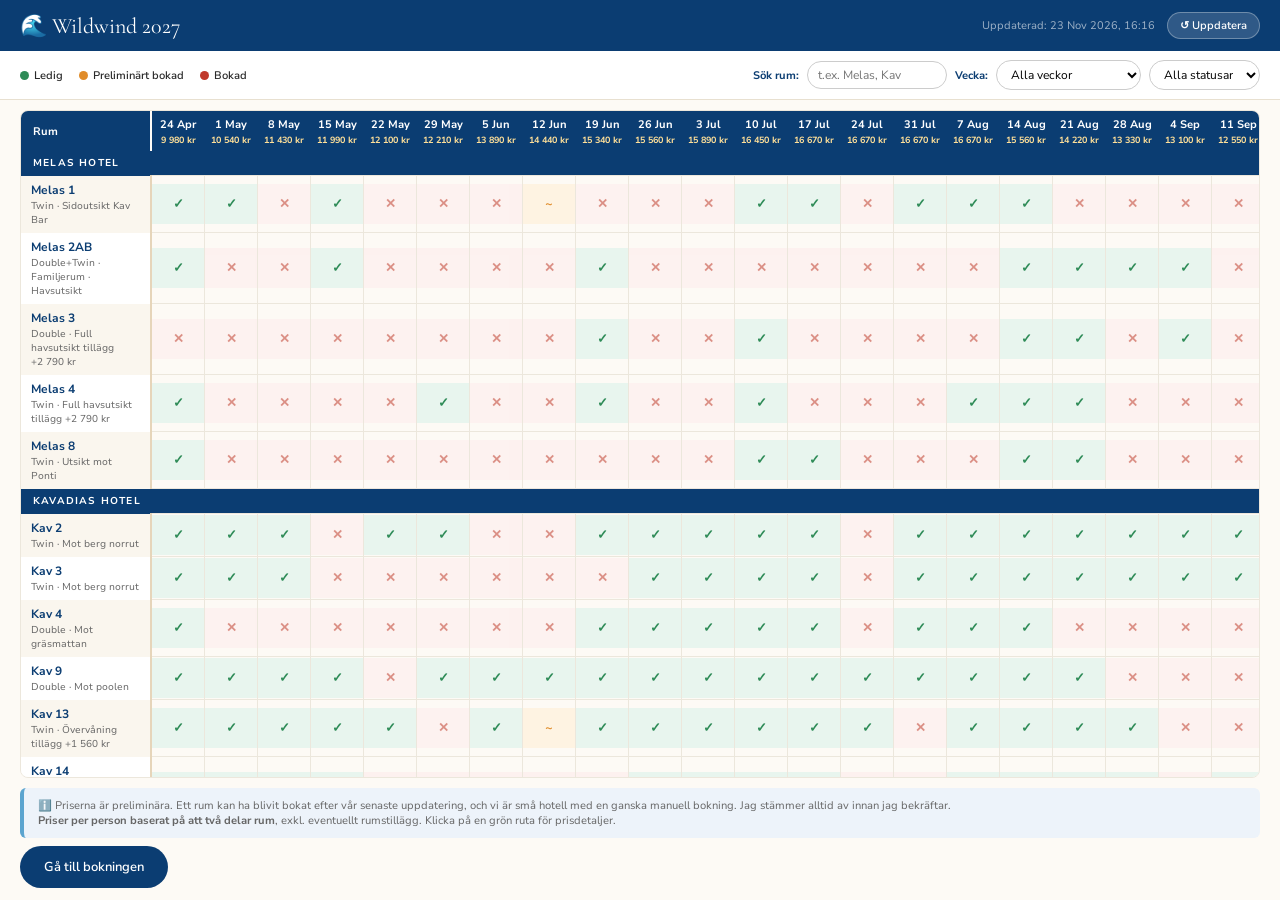
==== availability.html @ b6c95a1d "🔄 Update availability 2026-11-23 16:16" ====
<!DOCTYPE html>
<html lang="sv">
<head>
<meta charset="UTF-8"/>
<meta name="viewport" content="width=device-width,initial-scale=1.0"/>
<title>Wildwind – Rumstillgänglighet 2027</title>
<link href="https://fonts.googleapis.com/css2?family=Nunito+Sans:wght@300;400;600;700&family=Cormorant+Garamond:wght@400;600&display=swap" rel="stylesheet"/>
<style>
:root{
  --azure:#0B3D72;--azure2:#1A5C9A;--sand:#F5EDD8;--sand2:#E6D5BA;
  --green:#2E8B57;--orange:#E08C2A;--red:#C0392B;--gold:#C9963A;
  --green-bg:#E8F5EE;--orange-bg:#FEF3E2;--red-bg:#FDECEC;
  --white:#FDFAF5;--text:#2A2A2A;--mid:#666;
}
*{box-sizing:border-box;margin:0;padding:0;}
html,body{height:100%;}
body{font-family:'Nunito Sans',sans-serif;background:var(--white);color:var(--text);font-size:13px;display:flex;flex-direction:column;height:100vh;overflow:hidden;}
header,.topbar,.infobox,.cta{flex-shrink:0;}

/* HEADER */
header{background:var(--azure);color:#fff;padding:12px 20px;display:flex;align-items:center;justify-content:space-between;gap:8px;flex-wrap:wrap;}
header h1{font-family:'Cormorant Garamond',serif;font-size:22px;font-weight:400;}
.upd{font-size:11px;opacity:.6;}
.reload{background:rgba(255,255,255,.15);border:1px solid rgba(255,255,255,.3);color:#fff;padding:5px 12px;border-radius:20px;cursor:pointer;font-size:11px;font-family:inherit;font-weight:600;}

/* TOPBAR */
.topbar{display:flex;gap:16px;padding:9px 20px;background:#fff;border-bottom:1px solid #e8e0d0;flex-wrap:wrap;align-items:center;}
.li{display:flex;align-items:center;gap:5px;font-size:11px;font-weight:600;}
.dot{width:9px;height:9px;border-radius:50%;}
.dg{background:var(--green);}.do{background:var(--orange);}.dr{background:var(--red);}
.filter-wrap{margin-left:auto;display:flex;gap:8px;align-items:center;flex-wrap:wrap;}
.filter-wrap label{font-size:11px;font-weight:700;color:var(--azure);}
.filter-wrap input{padding:5px 10px;border:1px solid #ccc;border-radius:20px;font-family:inherit;font-size:12px;width:140px;}
.filter-wrap select{padding:5px 10px;border:1px solid #ccc;border-radius:20px;font-family:inherit;font-size:12px;background:#fff;}

/* TABLE */
.table-scroll{overflow:auto;flex:1 1 auto;min-height:0;margin:10px 20px 10px;border:1px solid #ece7dc;border-radius:8px;}
table{border-collapse:collapse;font-size:12px;}

/* Rum-kolumn (header) */
th.room-th{
  position:sticky;left:0;top:0;z-index:6;
  background:var(--azure);color:#fff;
  padding:8px 12px;text-align:left;
  min-width:130px;font-size:11px;font-weight:700;
  border-right:2px solid rgba(255,255,255,.2);
}

/* Vecko-headers */
th.week-th{
  background:var(--azure);color:#fff;
  padding:0;text-align:center;
  min-width:52px;width:52px;
  position:sticky;top:0;z-index:4;
}
th.week-th .wh-inner{
  display:flex;flex-direction:column;align-items:center;
  padding:6px 4px 5px;
}
th.week-th .wh-date{font-size:11px;font-weight:700;white-space:nowrap;}
th.week-th .wh-price{font-size:9px;color:#FFE099;margin-top:2px;white-space:nowrap;}

/* Sektionsrad */
tr.sec-row td{
  background:var(--azure) !important;
  color:#fff !important;
  font-size:10px;font-weight:700;
  letter-spacing:.12em;text-transform:uppercase;
  padding:5px 12px !important;
  border:none !important;
}

/* Rumsnamn-cell */
td.room-name-cell{
  position:sticky;left:0;z-index:1;
  background:#fff;
  border-right:2px solid var(--sand2);
  padding:6px 10px;
  min-width:130px;
}
tr:nth-child(even) td.room-name-cell{background:#faf6ee;}
.rn{font-weight:700;font-size:12px;color:var(--azure);}
.rt{font-size:10px;color:var(--mid);margin-top:1px;}
.rt-sup{font-size:10px;color:var(--mid);}

/* Status-celler */
td.cell{padding:0;border:1px solid #ece7dc;}
.ci{
  width:52px;height:40px;
  display:flex;align-items:center;justify-content:center;
  font-size:13px;font-weight:700;
}
.ci-available{background:var(--green-bg);color:var(--green);}
.ci-on_hold{background:var(--orange-bg);color:var(--orange);}
.ci-booked{background:var(--red-bg);color:var(--red);opacity:.55;}

/* INFO */
.infobox{margin:0 20px 8px;padding:10px 14px;background:#EDF3FA;border-left:4px solid #5BA4CF;border-radius:6px;font-size:11px;color:var(--mid);}
.cta{display:inline-flex;align-self:flex-start;align-items:center;gap:8px;margin:0 20px 12px;padding:12px 24px;background:var(--azure);color:#fff;border-radius:40px;text-decoration:none;font-size:13px;font-weight:600;}
.cta:hover{background:var(--azure2);}

/* POPUP */
.popup-overlay{display:none;position:fixed;inset:0;background:rgba(0,0,0,.45);z-index:100;align-items:center;justify-content:center;padding:20px;}
.popup-overlay.open{display:flex;}
.popup{background:#fff;border-radius:14px;padding:28px;max-width:380px;width:100%;box-shadow:0 20px 60px rgba(0,0,0,.25);position:relative;animation:popIn .2s ease;}
@keyframes popIn{from{opacity:0;transform:scale(.95)}to{opacity:1;transform:scale(1)}}
.popup-close{position:absolute;top:14px;right:16px;background:none;border:none;font-size:20px;cursor:pointer;color:var(--mid);line-height:1;}
.popup-close:hover{color:var(--text);}
.popup-room{font-family:'Cormorant Garamond',serif;font-size:26px;font-weight:600;color:var(--azure);margin-bottom:2px;}
.popup-week{font-size:13px;color:var(--mid);margin-bottom:16px;}
.popup-desc{font-size:12px;color:var(--mid);margin-bottom:16px;padding:10px 12px;background:var(--sand);border-radius:8px;line-height:1.6;}
.popup-prices{display:flex;flex-direction:column;gap:6px;margin-bottom:20px;}
.pp-row{display:flex;justify-content:space-between;align-items:center;padding:8px 12px;border-radius:8px;background:var(--sand);}
.pp-row.highlight{background:var(--azure);color:#fff;}
.pp-label{font-size:12px;font-weight:600;}
.pp-val{font-size:14px;font-weight:700;}
.pp-note{font-size:10px;opacity:.7;margin-top:1px;}
.popup-ppp{font-size:11px;color:var(--mid);text-align:center;margin-bottom:16px;}
.popup-book{display:flex;align-items:center;justify-content:center;gap:8px;background:var(--azure);color:#fff;padding:14px;border-radius:40px;text-decoration:none;font-size:14px;font-weight:700;transition:background .2s;}
.popup-book:hover{background:var(--azure2);}
</style>
</head>
<body>

<header>
  <h1>🌊 Wildwind 2027</h1>
  <div style="display:flex;align-items:center;gap:12px;">
    <span class="upd">Uppdaterad: <span id="upd"></span></span>
    <button class="reload" onclick="location.reload(true)">↺ Uppdatera</button>
  </div>
</header>

<div class="topbar">
  <div class="li"><div class="dot dg"></div>Ledig</div>
  <div class="li"><div class="dot do"></div>Preliminärt bokad</div>
  <div class="li"><div class="dot dr"></div>Bokad</div>
  <div class="filter-wrap">
    <label>Sök rum:</label>
    <input type="text" id="roomQ" placeholder="t.ex. Melas, Kav" oninput="render()"/>
    <label>Vecka:</label>
    <select id="weekQ" onchange="render()">
      <option value="all">Alla veckor</option>
    </select>
    <select id="statQ" onchange="render()">
      <option value="all">Alla statusar</option>
      <option value="available">Bara lediga</option>
    </select>
  </div>
</div>

<div class="table-scroll">
  <table id="tbl"></table>
</div>

<div class="infobox">ℹ️ Priserna är preliminära. Ett rum kan ha blivit bokat efter vår senaste uppdatering, och vi är små hotell med en ganska manuell bokning. Jag stämmer alltid av innan jag bekräftar.<br><strong>Priser per person baserat på att två delar rum</strong>, exkl. eventuellt rumstillägg. Klicka på en grön ruta för prisdetaljer.</div>
<a href="boka.html#steg1" target="_top" class="cta">Gå till bokningen</a>

<!-- POPUP -->
<div class="popup-overlay" id="overlay" onclick="closePopup(event)">
  <div class="popup">
    <button class="popup-close" onclick="closePopup()">✕</button>
    <div class="popup-room" id="p-room"></div>
    <div class="popup-week" id="p-week"></div>
    <div class="popup-desc" id="p-desc"></div>
    <div class="popup-prices" id="p-prices"></div>
    <div class="popup-ppp">Pris per person baserat på att två delar rum</div>
    <a id="p-book" href="boka.html#steg1" target="_top" class="popup-book">Boka eller anmäl intresse</a>
  </div>
</div>

<script>
const WEEKS=[{"col": 3, "date": "2027-04-24", "display": "24 Apr", "sail1": 9980, "sail2": 15340, "faw1": null, "faw2": null, "ho1": 8530, "ho2": 11990, "single": 1950}, {"col": 17, "date": "2027-05-01", "display": "1 May", "sail1": 10540, "sail2": 15560, "faw1": null, "faw2": null, "ho1": 8870, "ho2": 14110, "single": 2170}, {"col": 31, "date": "2027-05-08", "display": "8 May", "sail1": 11430, "sail2": 17230, "faw1": null, "faw2": null, "ho1": 9200, "ho2": 14220, "single": 2230}, {"col": 45, "date": "2027-05-15", "display": "15 May", "sail1": 11990, "sail2": 18900, "faw1": 15220, "faw2": 25370, "ho1": 9310, "ho2": 14780, "single": 2450}, {"col": 59, "date": "2027-05-22", "display": "22 May", "sail1": 12100, "sail2": 19800, "faw1": 15340, "faw2": 26270, "ho1": 8760, "ho2": 15340, "single": 2450}, {"col": 73, "date": "2027-05-29", "display": "29 May", "sail1": 12210, "sail2": 20350, "faw1": 15450, "faw2": 26820, "ho1": 8870, "ho2": 15340, "single": 2730}, {"col": 87, "date": "2027-06-05", "display": "5 Jun", "sail1": 13890, "sail2": 21470, "faw1": 17120, "faw2": 27940, "ho1": 10650, "ho2": 16450, "single": 2840}, {"col": 101, "date": "2027-06-12", "display": "12 Jun", "sail1": 14440, "sail2": 22250, "faw1": 17680, "faw2": 28720, "ho1": 11100, "ho2": 16670, "single": 3010}, {"col": 115, "date": "2027-06-19", "display": "19 Jun", "sail1": 15340, "sail2": 24260, "faw1": 18570, "faw2": 30730, "ho1": 12770, "ho2": 17790, "single": 3120}, {"col": 129, "date": "2027-06-26", "display": "26 Jun", "sail1": 15560, "sail2": 24480, "faw1": 18790, "faw2": 30950, "ho1": 13330, "ho2": 18900, "single": 3230}, {"col": 143, "date": "2027-07-03", "display": "3 Jul", "sail1": 15890, "sail2": 24820, "faw1": 19130, "faw2": 31280, "ho1": 13660, "ho2": 19240, "single": 3230}, {"col": 157, "date": "2027-07-10", "display": "10 Jul", "sail1": 16450, "sail2": 25370, "faw1": 19690, "faw2": 31840, "ho1": 13660, "ho2": 18900, "single": 3230}, {"col": 171, "date": "2027-07-17", "display": "17 Jul", "sail1": 16670, "sail2": 25600, "faw1": 19910, "faw2": 32060, "ho1": 13660, "ho2": 18900, "single": 3230}, {"col": 185, "date": "2027-07-24", "display": "24 Jul", "sail1": 16670, "sail2": 25600, "faw1": 19910, "faw2": 32060, "ho1": 13660, "ho2": 18900, "single": 3230}, {"col": 199, "date": "2027-07-31", "display": "31 Jul", "sail1": 16670, "sail2": 25600, "faw1": 19910, "faw2": 32060, "ho1": 13660, "ho2": 18900, "single": 3230}, {"col": 213, "date": "2027-08-07", "display": "7 Aug", "sail1": 16670, "sail2": 25600, "faw1": 19910, "faw2": 32060, "ho1": 13660, "ho2": 18900, "single": 3230}, {"col": 227, "date": "2027-08-14", "display": "14 Aug", "sail1": 15560, "sail2": 23920, "faw1": 18790, "faw2": 30390, "ho1": 13660, "ho2": 19460, "single": 3230}, {"col": 241, "date": "2027-08-21", "display": "21 Aug", "sail1": 14220, "sail2": 22250, "faw1": 17450, "faw2": 28720, "ho1": 13330, "ho2": 18570, "single": 2790}, {"col": 255, "date": "2027-08-28", "display": "28 Aug", "sail1": 13330, "sail2": 20350, "faw1": 16560, "faw2": 26820, "ho1": 11100, "ho2": 17010, "single": 2510}, {"col": 269, "date": "2027-09-04", "display": "4 Sep", "sail1": 13100, "sail2": 19800, "faw1": 16340, "faw2": 26270, "ho1": 10540, "ho2": 16450, "single": 2450}, {"col": 283, "date": "2027-09-11", "display": "11 Sep", "sail1": 12550, "sail2": 18680, "faw1": 15780, "faw2": 25150, "ho1": 10320, "ho2": 16230, "single": 2170}, {"col": 297, "date": "2027-09-18", "display": "18 Sep", "sail1": 11430, "sail2": 17230, "faw1": 14670, "faw2": 23700, "ho1": 9760, "ho2": 14220, "single": 2120}, {"col": 311, "date": "2027-09-25", "display": "25 Sep", "sail1": 10540, "sail2": 15560, "faw1": 13770, "faw2": null, "ho1": 8530, "ho2": 13330, "single": 1950}, {"col": 325, "date": "2027-10-02", "display": "2 Oct", "sail1": 9420, "sail2": 14220, "faw1": null, "faw2": null, "ho1": 7750, "ho2": null, "single": 1950}];
const ROOMS=[{"name": "Melas 1", "weeks": ["available", "available", "booked", "available", "booked", "booked", "booked", "on_hold", "booked", "booked", "booked", "available", "available", "booked", "available", "available", "available", "booked", "booked", "booked", "booked", "booked", "available", "available"]}, {"name": "Melas 2AB", "weeks": ["available", "booked", "booked", "available", "booked", "booked", "booked", "booked", "available", "booked", "booked", "booked", "booked", "booked", "booked", "booked", "available", "available", "available", "available", "booked", "booked", "booked", "available"]}, {"name": "Melas 3", "weeks": ["booked", "booked", "booked", "booked", "booked", "booked", "booked", "booked", "available", "booked", "booked", "available", "booked", "booked", "booked", "booked", "available", "available", "booked", "available", "booked", "booked", "booked", "available"]}, {"name": "Melas 4", "weeks": ["available", "booked", "booked", "booked", "booked", "available", "booked", "booked", "available", "booked", "booked", "available", "booked", "booked", "booked", "available", "available", "available", "booked", "booked", "booked", "available", "booked", "available"]}, {"name": "Melas 8", "weeks": ["available", "booked", "booked", "booked", "booked", "booked", "booked", "booked", "booked", "booked", "booked", "available", "available", "booked", "booked", "booked", "available", "available", "booked", "booked", "booked", "booked", "available", "available"]}, {"name": "Kav 2", "weeks": ["available", "available", "available", "booked", "available", "available", "booked", "booked", "available", "available", "available", "available", "available", "booked", "available", "available", "available", "available", "available", "available", "available", "available", "available", "available"]}, {"name": "Kav 3", "weeks": ["available", "available", "available", "booked", "booked", "booked", "booked", "booked", "booked", "available", "available", "available", "available", "booked", "available", "available", "available", "available", "available", "available", "available", "available", "available", "available"]}, {"name": "Kav 4", "weeks": ["available", "booked", "booked", "booked", "booked", "booked", "booked", "booked", "available", "available", "available", "available", "available", "booked", "available", "available", "available", "booked", "booked", "booked", "booked", "booked", "booked", "available"]}, {"name": "Kav 9", "weeks": ["available", "available", "available", "available", "booked", "available", "available", "available", "available", "available", "available", "available", "available", "available", "available", "available", "available", "available", "booked", "booked", "booked", "available", "available", "available"]}, {"name": "Kav 13", "weeks": ["available", "available", "available", "available", "available", "booked", "available", "on_hold", "available", "available", "available", "available", "available", "available", "booked", "available", "available", "available", "available", "booked", "booked", "available", "available", "available"]}, {"name": "Kav 14", "weeks": ["available", "available", "available", "available", "booked", "booked", "booked", "booked", "booked", "available", "available", "available", "available", "booked", "booked", "available", "available", "available", "available", "booked", "available", "available", "available", "available"]}, {"name": "Kav 15", "weeks": ["available", "available", "available", "available", "booked", "booked", "booked", "booked", "available", "available", "available", "available", "available", "available", "booked", "available", "available", "available", "available", "booked", "booked", "available", "available", "available"]}, {"name": "Kav 18", "weeks": ["available", "available", "available", "available", "booked", "booked", "booked", "booked", "booked", "available", "available", "available", "booked", "booked", "booked", "available", "available", "available", "available", "booked", "booked", "available", "available", "available"]}, {"name": "Kav 19", "weeks": ["available", "available", "available", "available", "booked", "booked", "booked", "on_hold", "booked", "booked", "booked", "booked", "booked", "booked", "available", "available", "available", "available", "available", "available", "available", "available", "available", "available"]}, {"name": "Akti 7", "weeks": ["available", "available", "available", "available", "available", "available", "booked", "booked", "booked", "available", "available", "available", "booked", "booked", "booked", "booked", "available", "booked", "booked", "booked", "available", "available", "available", "available"]}, {"name": "Akti 8", "weeks": ["available", "available", "available", "available", "booked", "available", "booked", "booked", "available", "available", "available", "booked", "booked", "booked", "booked", "booked", "available", "available", "available", "available", "booked", "booked", "available", "available"]}, {"name": "Akti 9", "weeks": ["available", "available", "available", "available", "available", "booked", "booked", "booked", "booked", "booked", "booked", "booked", "available", "booked", "booked", "available", "available", "available", "available", "booked", "booked", "booked", "booked", "booked"]}, {"name": "Akti 4", "weeks": ["available", "available", "available", "available", "booked", "booked", "booked", "booked", "available", "available", "available", "available", "available", "booked", "booked", "available", "available", "available", "available", "booked", "booked", "available", "available", "available"]}, {"name": "Akti 5", "weeks": ["available", "booked", "booked", "booked", "booked", "booked", "booked", "booked", "available", "available", "available", "available", "on_hold", "on_hold", "available", "available", "available", "available", "available", "available", "booked", "booked", "available", "available"]}, {"name": "Xristina 2", "weeks": ["available", "available", "available", "booked", "available", "available", "available", "booked", "available", "available", "available", "available", "available", "available", "available", "available", "available", "available", "available", "available", "booked", "available", "available", "available"]}, {"name": "Xristina 4", "weeks": ["available", "available", "available", "booked", "available", "available", "available", "booked", "booked", "booked", "available", "available", "available", "available", "available", "available", "available", "available", "available", "booked", "booked", "available", "available", "available"]}, {"name": "Xristina 6", "weeks": ["available", "available", "available", "available", "available", "available", "available", "available", "available", "available", "available", "available", "available", "booked", "booked", "available", "available", "available", "available", "booked", "booked", "available", "available", "available"]}, {"name": "X Bungalow", "weeks": ["available", "available", "available", "available", "available", "available", "available", "available", "available", "available", "available", "available", "available", "available", "available", "available", "available", "available", "booked", "booked", "booked", "available", "available", "available"]}, {"name": "NM208", "weeks": ["available", "available", "available", "available", "booked", "booked", "booked", "booked", "booked", "booked", "booked", "booked", "booked", "booked", "available", "available", "available", "available", "available", "available", "booked", "available", "available", "available"]}];
const ROOM_INFO={"Melas 1": {"t": 0, "desc": "Twin · Sidoutsikt Kav Bar"}, "Melas 2AB": {"t": 0, "desc": "Double+Twin · Familjerum · Havsutsikt"}, "Melas 3": {"t": 2790, "desc": "Double · Full havsutsikt"}, "Melas 4": {"t": 2790, "desc": "Twin · Full havsutsikt"}, "Melas 8": {"t": 0, "desc": "Twin · Utsikt mot Ponti"}, "Kav 2": {"t": 0, "desc": "Twin · Mot berg norrut"}, "Kav 3": {"t": 0, "desc": "Twin · Mot berg norrut"}, "Kav 4": {"t": 0, "desc": "Double · Mot gräsmattan"}, "Kav 9": {"t": 0, "desc": "Double · Mot poolen"}, "Kav 13": {"t": 1560, "desc": "Twin · Övervåning"}, "Kav 14": {"t": 1560, "desc": "Double · Mot poolen · Övervåning"}, "Kav 15": {"t": 1560, "desc": "Double · Mot poolen · Övervåning"}, "Kav 18": {"t": 1560, "desc": "Twin · Havsutsikt · Övervåning"}, "Kav 19": {"t": 1560, "desc": "Twin · Mot byn · Övervåning"}, "Akti 7": {"t": 3790, "desc": "2-sovrum · Fullt kök · Min 4 pers"}, "Akti 8": {"t": 3790, "desc": "2-sovrum · Fullt kök · Min 4 pers"}, "Akti 9": {"t": 1900, "desc": "1-sovrum · Pentry"}, "Akti 4": {"t": 1560, "desc": "Studio · Pentry · Övervåning"}, "Akti 5": {"t": 1560, "desc": "Studio · Pentry · Övervåning"}, "Xristina 2": {"t": 1560, "desc": "Studio · Havsutsikt på avstånd"}, "Xristina 4": {"t": 1560, "desc": "Studio · Trädgårdsvy norrut"}, "Xristina 6": {"t": 3790, "desc": "1-sovrum · 13 jul–15 sep"}, "X Bungalow": {"t": 1560, "desc": "Eget hus · Mot bergen"}, "NM208": {"t": 3570, "desc": "Double · Bergutsikt · New Melas"}};
const SECTIONS=[{"label": "Melas Hotel", "rooms": ["Melas 1", "Melas 2AB", "Melas 3", "Melas 4", "Melas 8"]}, {"label": "Kavadias Hotel", "rooms": ["Kav 2", "Kav 3", "Kav 4", "Kav 9", "Kav 13", "Kav 14", "Kav 15", "Kav 18", "Kav 19"]}, {"label": "AKTI Apartments", "rooms": ["Akti 4", "Akti 5", "Akti 7", "Akti 8", "Akti 9"]}, {"label": "Xristina Apartments", "rooms": ["Xristina 2", "Xristina 4", "Xristina 6", "X Bungalow"]}, {"label": "New Melas", "rooms": ["NM208"]}];
const UPDATED='23 Nov 2026, 16:16';

document.getElementById('upd').textContent = UPDATED;

// Fyll veckodropdown
const wsel = document.getElementById('weekQ');
WEEKS.forEach((w,i) => {
  const o = document.createElement('option');
  o.value = i;
  o.textContent = w.display + (w.sail1 ? ' – ' + w.sail1.toLocaleString('sv-SE') + ' kr' : '');
  wsel.appendChild(o);
});

function fmt(n) { return n ? n.toLocaleString('sv-SE') : '–'; }

function render() {
  const roomQ = document.getElementById('roomQ').value.toLowerCase();
  const weekQ = document.getElementById('weekQ').value;
  const statQ = document.getElementById('statQ').value;
  const idxs  = weekQ === 'all' ? WEEKS.map((_,i)=>i) : [parseInt(weekQ)];

  // Bygg thead
  let h = '<thead><tr><th class="room-th">Rum</th>';
  idxs.forEach(i => {
    const w = WEEKS[i];
    h += '<th class="week-th"><div class="wh-inner">';
    h += '<span class="wh-date">' + w.display + '</span>';
    h += w.sail1 ? '<span class="wh-price">' + fmt(w.sail1) + ' kr</span>' : '<span class="wh-price">&nbsp;</span>';
    h += '</div></th>';
  });
  h += '</tr></thead><tbody>';

  // Bygg tbody sektionsvis
  SECTIONS.forEach(sec => {
    // Filtrera rum
    const sr = sec.rooms.filter(name => {
      if (roomQ && !name.toLowerCase().includes(roomQ)) return false;
      const r = ROOMS.find(x => x.name===name);
      if (!r) return false;
      if (statQ === 'available' && !idxs.some(i => r.weeks[i] === 'available')) return false;
      return true;
    });
    if (!sr.length) return;

    // Sektionsrad
    h += '<tr class="sec-row"><td colspan="' + (idxs.length+1) + '">' + sec.label + '</td></tr>';

    sr.forEach(name => {
      const r = ROOMS.find(x => x.name===name);
      if (!r) return;
      const info = ROOM_INFO[name] || {};
      const til = info.t || 0;
      const tilStr = til > 0 ? '+' + til.toLocaleString('sv-SE') + ' kr' : '';

      // Tooltip med alla priser
      const w0 = WEEKS[idxs[0]];
      const tipLines = [];
      if (w0) {
        if (w0.sail1) tipLines.push('Sailing 1v: ' + fmt(w0.sail1 + til) + ' kr');
        if (w0.faw1)  tipLines.push('FAW 1v: ' + fmt(w0.faw1 + til) + ' kr');
        if (w0.ho1)   tipLines.push('HO 1v: ' + fmt(w0.ho1 + til) + ' kr');
      }
      const tip = tipLines.join(' | ');

      h += '<tr>';
      h += '<td class="room-name-cell" title="' + tip + '">';
      h += '<div class="rn">' + name + '</div>';
      if (info.desc || tilStr) {
        h += '<div class="rt">' + (info.desc||'');
        if (tilStr) h += ' <span class="rt-sup">tillägg ' + tilStr + '</span>';
        h += '</div>';
      }
      h += '</td>';

      idxs.forEach(i => {
        const st = r.weeks[i] || 'available';
        const lbl = st==='available' ? '✓' : st==='on_hold' ? '~' : '✕';
        const tip2 = WEEKS[i].display + ': ' + (st==='available'?'Ledig':st==='on_hold'?'Preliminär':'Bokad');
        const clickAttr = st==='available' ? ` onclick="openPopup('${name}',${i})" style="cursor:pointer;"` : '';
        h += '<td class="cell"><div class="ci ci-' + st + '"' + clickAttr + ' title="' + tip2 + '">' + lbl + '</div></td>';
      });
      h += '</tr>';
    });
  });

  h += '</tbody>';
  document.getElementById('tbl').innerHTML = h;
}

render();

function openPopup(name, wi) {
  const w    = WEEKS[wi];
  const info = ROOM_INFO[name] || {};
  const til  = info.t || 0;

  document.getElementById('p-room').textContent = name;
  document.getElementById('p-week').textContent = 'Vecka ' + w.display + (w.sail1 ? ' · Sailing fr. ' + w.sail1.toLocaleString('sv-SE') + ' kr' : '');
  document.getElementById('p-desc').textContent = info.desc || '';

  const progs = [
    ['Sailing 1 vecka', w.sail1], ['Sailing 2 veckor', w.sail2],
    ['FAW 1 vecka', w.faw1],      ['FAW 2 veckor', w.faw2],
    ['Healthy Options 1v', w.ho1],['Healthy Options 2v', w.ho2],
  ];
  let ph = '';
  progs.forEach(([lbl, base], idx) => {
    if (!base) return;
    const total = base;
    const hi = idx === 0 ? ' highlight' : '';
    ph += '<div class="pp-row' + hi + '">';
    ph += '<div><div class="pp-label">' + lbl + '</div>';

    ph += '</div>';
    ph += '<div class="pp-val">' + total.toLocaleString('sv-SE') + ' kr</div>';
    ph += '</div>';
  });
  if (til) {
    ph += '<div class="pp-row"><div class="pp-label">Rumstillägg (för hela rummet)</div><div class="pp-val">+' + til.toLocaleString('sv-SE') + ' kr/v</div></div>';
  }
  if (w.single) {
    ph += '<div class="pp-row"><div class="pp-label">Enkelrumstillägg</div><div class="pp-val">+' + w.single.toLocaleString('sv-SE') + ' kr/v</div></div>';
  }
  document.getElementById('p-prices').innerHTML = ph;

  document.getElementById('p-book').href = 'boka.html?vecka=' + encodeURIComponent(w.display) + '&rum=' + encodeURIComponent(name) + '#steg1';
  document.getElementById('overlay').classList.add('open');
  document.body.style.overflow = 'hidden';
}

function closePopup(e) {
  if (e && e.target !== document.getElementById('overlay') && !e.target.classList.contains('popup-close')) return;
  document.getElementById('overlay').classList.remove('open');
  document.body.style.overflow = '';
}

document.addEventListener('keydown', e => { if (e.key === 'Escape') closePopup({target:document.getElementById('overlay')}); });
</script>
</body>
</html>
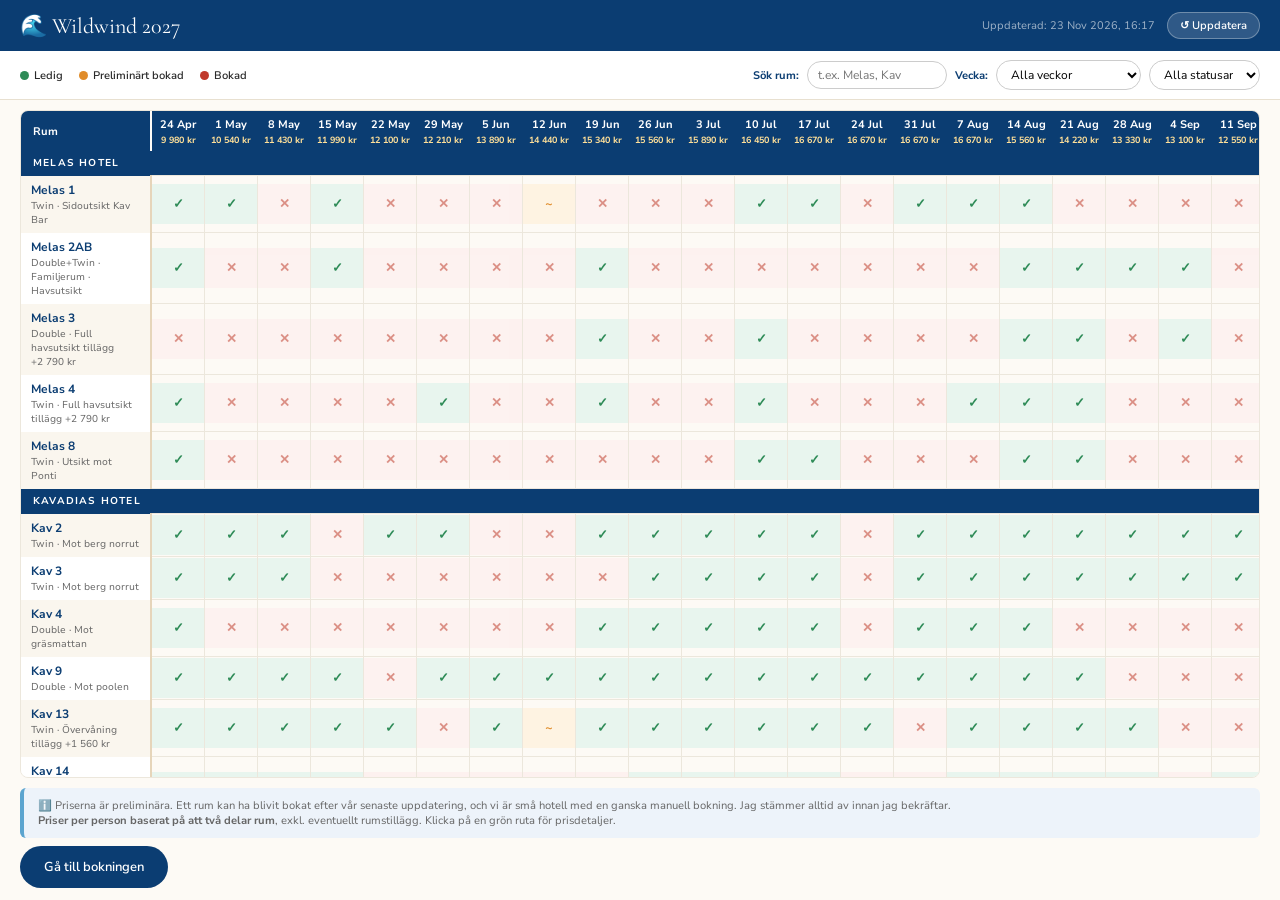
==== commit 01426f37: "🔄 Update availability 2026-11-23 16:17" ====
--- a/availability.html
+++ b/availability.html
@@ -173,7 +173,7 @@
 const ROOMS=[{"name": "Melas 1", "weeks": ["available", "available", "booked", "available", "booked", "booked", "booked", "on_hold", "booked", "booked", "booked", "available", "available", "booked", "available", "available", "available", "booked", "booked", "booked", "booked", "booked", "available", "available"]}, {"name": "Melas 2AB", "weeks": ["available", "booked", "booked", "available", "booked", "booked", "booked", "booked", "available", "booked", "booked", "booked", "booked", "booked", "booked", "booked", "available", "available", "available", "available", "booked", "booked", "booked", "available"]}, {"name": "Melas 3", "weeks": ["booked", "booked", "booked", "booked", "booked", "booked", "booked", "booked", "available", "booked", "booked", "available", "booked", "booked", "booked", "booked", "available", "available", "booked", "available", "booked", "booked", "booked", "available"]}, {"name": "Melas 4", "weeks": ["available", "booked", "booked", "booked", "booked", "available", "booked", "booked", "available", "booked", "booked", "available", "booked", "booked", "booked", "available", "available", "available", "booked", "booked", "booked", "available", "booked", "available"]}, {"name": "Melas 8", "weeks": ["available", "booked", "booked", "booked", "booked", "booked", "booked", "booked", "booked", "booked", "booked", "available", "available", "booked", "booked", "booked", "available", "available", "booked", "booked", "booked", "booked", "available", "available"]}, {"name": "Kav 2", "weeks": ["available", "available", "available", "booked", "available", "available", "booked", "booked", "available", "available", "available", "available", "available", "booked", "available", "available", "available", "available", "available", "available", "available", "available", "available", "available"]}, {"name": "Kav 3", "weeks": ["available", "available", "available", "booked", "booked", "booked", "booked", "booked", "booked", "available", "available", "available", "available", "booked", "available", "available", "available", "available", "available", "available", "available", "available", "available", "available"]}, {"name": "Kav 4", "weeks": ["available", "booked", "booked", "booked", "booked", "booked", "booked", "booked", "available", "available", "available", "available", "available", "booked", "available", "available", "available", "booked", "booked", "booked", "booked", "booked", "booked", "available"]}, {"name": "Kav 9", "weeks": ["available", "available", "available", "available", "booked", "available", "available", "available", "available", "available", "available", "available", "available", "available", "available", "available", "available", "available", "booked", "booked", "booked", "available", "available", "available"]}, {"name": "Kav 13", "weeks": ["available", "available", "available", "available", "available", "booked", "available", "on_hold", "available", "available", "available", "available", "available", "available", "booked", "available", "available", "available", "available", "booked", "booked", "available", "available", "available"]}, {"name": "Kav 14", "weeks": ["available", "available", "available", "available", "booked", "booked", "booked", "booked", "booked", "available", "available", "available", "available", "booked", "booked", "available", "available", "available", "available", "booked", "available", "available", "available", "available"]}, {"name": "Kav 15", "weeks": ["available", "available", "available", "available", "booked", "booked", "booked", "booked", "available", "available", "available", "available", "available", "available", "booked", "available", "available", "available", "available", "booked", "booked", "available", "available", "available"]}, {"name": "Kav 18", "weeks": ["available", "available", "available", "available", "booked", "booked", "booked", "booked", "booked", "available", "available", "available", "booked", "booked", "booked", "available", "available", "available", "available", "booked", "booked", "available", "available", "available"]}, {"name": "Kav 19", "weeks": ["available", "available", "available", "available", "booked", "booked", "booked", "on_hold", "booked", "booked", "booked", "booked", "booked", "booked", "available", "available", "available", "available", "available", "available", "available", "available", "available", "available"]}, {"name": "Akti 7", "weeks": ["available", "available", "available", "available", "available", "available", "booked", "booked", "booked", "available", "available", "available", "booked", "booked", "booked", "booked", "available", "booked", "booked", "booked", "available", "available", "available", "available"]}, {"name": "Akti 8", "weeks": ["available", "available", "available", "available", "booked", "available", "booked", "booked", "available", "available", "available", "booked", "booked", "booked", "booked", "booked", "available", "available", "available", "available", "booked", "booked", "available", "available"]}, {"name": "Akti 9", "weeks": ["available", "available", "available", "available", "available", "booked", "booked", "booked", "booked", "booked", "booked", "booked", "available", "booked", "booked", "available", "available", "available", "available", "booked", "booked", "booked", "booked", "booked"]}, {"name": "Akti 4", "weeks": ["available", "available", "available", "available", "booked", "booked", "booked", "booked", "available", "available", "available", "available", "available", "booked", "booked", "available", "available", "available", "available", "booked", "booked", "available", "available", "available"]}, {"name": "Akti 5", "weeks": ["available", "booked", "booked", "booked", "booked", "booked", "booked", "booked", "available", "available", "available", "available", "on_hold", "on_hold", "available", "available", "available", "available", "available", "available", "booked", "booked", "available", "available"]}, {"name": "Xristina 2", "weeks": ["available", "available", "available", "booked", "available", "available", "available", "booked", "available", "available", "available", "available", "available", "available", "available", "available", "available", "available", "available", "available", "booked", "available", "available", "available"]}, {"name": "Xristina 4", "weeks": ["available", "available", "available", "booked", "available", "available", "available", "booked", "booked", "booked", "available", "available", "available", "available", "available", "available", "available", "available", "available", "booked", "booked", "available", "available", "available"]}, {"name": "Xristina 6", "weeks": ["available", "available", "available", "available", "available", "available", "available", "available", "available", "available", "available", "available", "available", "booked", "booked", "available", "available", "available", "available", "booked", "booked", "available", "available", "available"]}, {"name": "X Bungalow", "weeks": ["available", "available", "available", "available", "available", "available", "available", "available", "available", "available", "available", "available", "available", "available", "available", "available", "available", "available", "booked", "booked", "booked", "available", "available", "available"]}, {"name": "NM208", "weeks": ["available", "available", "available", "available", "booked", "booked", "booked", "booked", "booked", "booked", "booked", "booked", "booked", "booked", "available", "available", "available", "available", "available", "available", "booked", "available", "available", "available"]}];
 const ROOM_INFO={"Melas 1": {"t": 0, "desc": "Twin · Sidoutsikt Kav Bar"}, "Melas 2AB": {"t": 0, "desc": "Double+Twin · Familjerum · Havsutsikt"}, "Melas 3": {"t": 2790, "desc": "Double · Full havsutsikt"}, "Melas 4": {"t": 2790, "desc": "Twin · Full havsutsikt"}, "Melas 8": {"t": 0, "desc": "Twin · Utsikt mot Ponti"}, "Kav 2": {"t": 0, "desc": "Twin · Mot berg norrut"}, "Kav 3": {"t": 0, "desc": "Twin · Mot berg norrut"}, "Kav 4": {"t": 0, "desc": "Double · Mot gräsmattan"}, "Kav 9": {"t": 0, "desc": "Double · Mot poolen"}, "Kav 13": {"t": 1560, "desc": "Twin · Övervåning"}, "Kav 14": {"t": 1560, "desc": "Double · Mot poolen · Övervåning"}, "Kav 15": {"t": 1560, "desc": "Double · Mot poolen · Övervåning"}, "Kav 18": {"t": 1560, "desc": "Twin · Havsutsikt · Övervåning"}, "Kav 19": {"t": 1560, "desc": "Twin · Mot byn · Övervåning"}, "Akti 7": {"t": 3790, "desc": "2-sovrum · Fullt kök · Min 4 pers"}, "Akti 8": {"t": 3790, "desc": "2-sovrum · Fullt kök · Min 4 pers"}, "Akti 9": {"t": 1900, "desc": "1-sovrum · Pentry"}, "Akti 4": {"t": 1560, "desc": "Studio · Pentry · Övervåning"}, "Akti 5": {"t": 1560, "desc": "Studio · Pentry · Övervåning"}, "Xristina 2": {"t": 1560, "desc": "Studio · Havsutsikt på avstånd"}, "Xristina 4": {"t": 1560, "desc": "Studio · Trädgårdsvy norrut"}, "Xristina 6": {"t": 3790, "desc": "1-sovrum · 13 jul–15 sep"}, "X Bungalow": {"t": 1560, "desc": "Eget hus · Mot bergen"}, "NM208": {"t": 3570, "desc": "Double · Bergutsikt · New Melas"}};
 const SECTIONS=[{"label": "Melas Hotel", "rooms": ["Melas 1", "Melas 2AB", "Melas 3", "Melas 4", "Melas 8"]}, {"label": "Kavadias Hotel", "rooms": ["Kav 2", "Kav 3", "Kav 4", "Kav 9", "Kav 13", "Kav 14", "Kav 15", "Kav 18", "Kav 19"]}, {"label": "AKTI Apartments", "rooms": ["Akti 4", "Akti 5", "Akti 7", "Akti 8", "Akti 9"]}, {"label": "Xristina Apartments", "rooms": ["Xristina 2", "Xristina 4", "Xristina 6", "X Bungalow"]}, {"label": "New Melas", "rooms": ["NM208"]}];
-const UPDATED='23 Nov 2026, 16:16';
+const UPDATED='23 Nov 2026, 16:17';
 
 document.getElementById('upd').textContent = UPDATED;
 
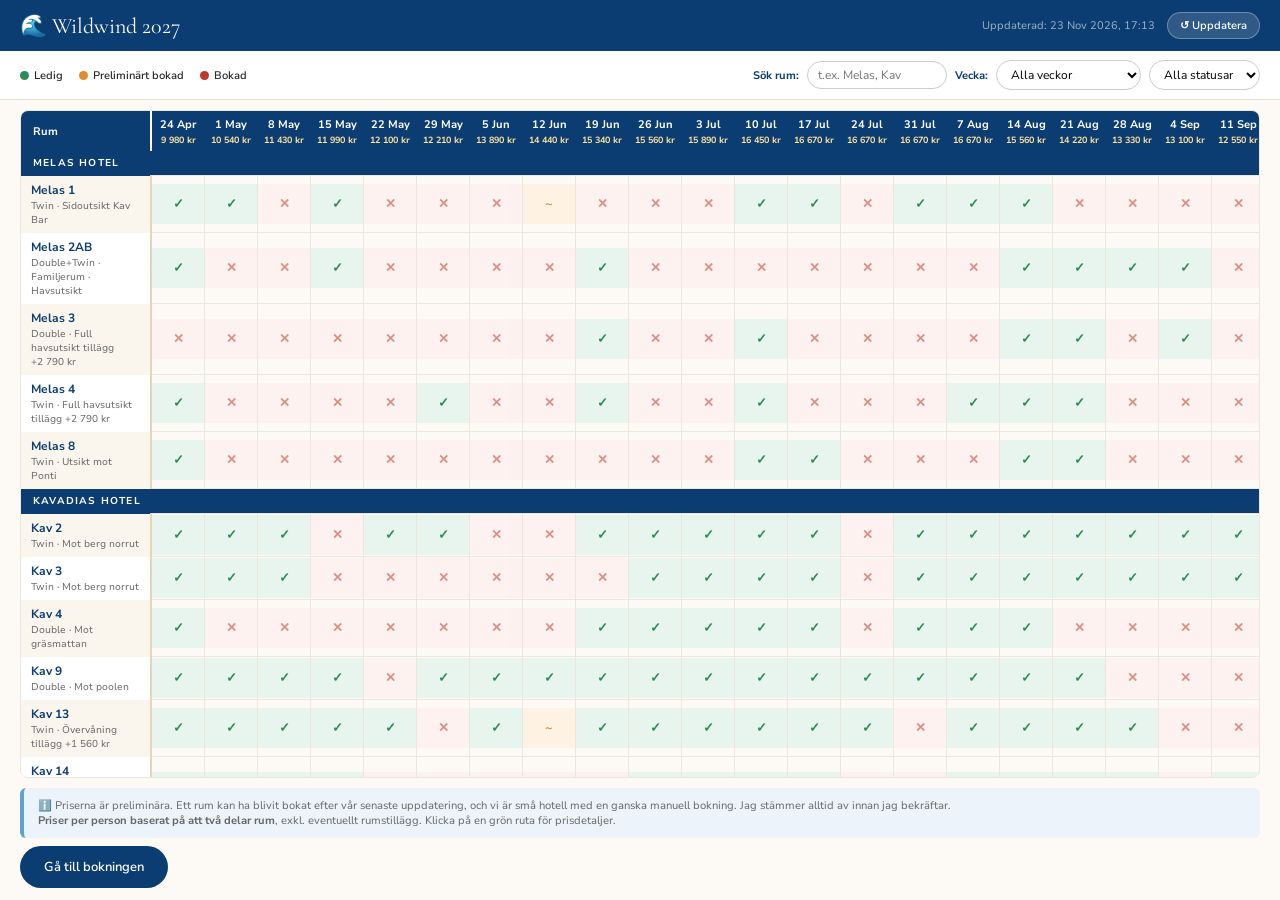
==== commit 12985093: "🔄 Update availability 2026-11-23 17:13" ====
--- a/availability.html
+++ b/availability.html
@@ -173,7 +173,7 @@
 const ROOMS=[{"name": "Melas 1", "weeks": ["available", "available", "booked", "available", "booked", "booked", "booked", "on_hold", "booked", "booked", "booked", "available", "available", "booked", "available", "available", "available", "booked", "booked", "booked", "booked", "booked", "available", "available"]}, {"name": "Melas 2AB", "weeks": ["available", "booked", "booked", "available", "booked", "booked", "booked", "booked", "available", "booked", "booked", "booked", "booked", "booked", "booked", "booked", "available", "available", "available", "available", "booked", "booked", "booked", "available"]}, {"name": "Melas 3", "weeks": ["booked", "booked", "booked", "booked", "booked", "booked", "booked", "booked", "available", "booked", "booked", "available", "booked", "booked", "booked", "booked", "available", "available", "booked", "available", "booked", "booked", "booked", "available"]}, {"name": "Melas 4", "weeks": ["available", "booked", "booked", "booked", "booked", "available", "booked", "booked", "available", "booked", "booked", "available", "booked", "booked", "booked", "available", "available", "available", "booked", "booked", "booked", "available", "booked", "available"]}, {"name": "Melas 8", "weeks": ["available", "booked", "booked", "booked", "booked", "booked", "booked", "booked", "booked", "booked", "booked", "available", "available", "booked", "booked", "booked", "available", "available", "booked", "booked", "booked", "booked", "available", "available"]}, {"name": "Kav 2", "weeks": ["available", "available", "available", "booked", "available", "available", "booked", "booked", "available", "available", "available", "available", "available", "booked", "available", "available", "available", "available", "available", "available", "available", "available", "available", "available"]}, {"name": "Kav 3", "weeks": ["available", "available", "available", "booked", "booked", "booked", "booked", "booked", "booked", "available", "available", "available", "available", "booked", "available", "available", "available", "available", "available", "available", "available", "available", "available", "available"]}, {"name": "Kav 4", "weeks": ["available", "booked", "booked", "booked", "booked", "booked", "booked", "booked", "available", "available", "available", "available", "available", "booked", "available", "available", "available", "booked", "booked", "booked", "booked", "booked", "booked", "available"]}, {"name": "Kav 9", "weeks": ["available", "available", "available", "available", "booked", "available", "available", "available", "available", "available", "available", "available", "available", "available", "available", "available", "available", "available", "booked", "booked", "booked", "available", "available", "available"]}, {"name": "Kav 13", "weeks": ["available", "available", "available", "available", "available", "booked", "available", "on_hold", "available", "available", "available", "available", "available", "available", "booked", "available", "available", "available", "available", "booked", "booked", "available", "available", "available"]}, {"name": "Kav 14", "weeks": ["available", "available", "available", "available", "booked", "booked", "booked", "booked", "booked", "available", "available", "available", "available", "booked", "booked", "available", "available", "available", "available", "booked", "available", "available", "available", "available"]}, {"name": "Kav 15", "weeks": ["available", "available", "available", "available", "booked", "booked", "booked", "booked", "available", "available", "available", "available", "available", "available", "booked", "available", "available", "available", "available", "booked", "booked", "available", "available", "available"]}, {"name": "Kav 18", "weeks": ["available", "available", "available", "available", "booked", "booked", "booked", "booked", "booked", "available", "available", "available", "booked", "booked", "booked", "available", "available", "available", "available", "booked", "booked", "available", "available", "available"]}, {"name": "Kav 19", "weeks": ["available", "available", "available", "available", "booked", "booked", "booked", "on_hold", "booked", "booked", "booked", "booked", "booked", "booked", "available", "available", "available", "available", "available", "available", "available", "available", "available", "available"]}, {"name": "Akti 7", "weeks": ["available", "available", "available", "available", "available", "available", "booked", "booked", "booked", "available", "available", "available", "booked", "booked", "booked", "booked", "available", "booked", "booked", "booked", "available", "available", "available", "available"]}, {"name": "Akti 8", "weeks": ["available", "available", "available", "available", "booked", "available", "booked", "booked", "available", "available", "available", "booked", "booked", "booked", "booked", "booked", "available", "available", "available", "available", "booked", "booked", "available", "available"]}, {"name": "Akti 9", "weeks": ["available", "available", "available", "available", "available", "booked", "booked", "booked", "booked", "booked", "booked", "booked", "available", "booked", "booked", "available", "available", "available", "available", "booked", "booked", "booked", "booked", "booked"]}, {"name": "Akti 4", "weeks": ["available", "available", "available", "available", "booked", "booked", "booked", "booked", "available", "available", "available", "available", "available", "booked", "booked", "available", "available", "available", "available", "booked", "booked", "available", "available", "available"]}, {"name": "Akti 5", "weeks": ["available", "booked", "booked", "booked", "booked", "booked", "booked", "booked", "available", "available", "available", "available", "on_hold", "on_hold", "available", "available", "available", "available", "available", "available", "booked", "booked", "available", "available"]}, {"name": "Xristina 2", "weeks": ["available", "available", "available", "booked", "available", "available", "available", "booked", "available", "available", "available", "available", "available", "available", "available", "available", "available", "available", "available", "available", "booked", "available", "available", "available"]}, {"name": "Xristina 4", "weeks": ["available", "available", "available", "booked", "available", "available", "available", "booked", "booked", "booked", "available", "available", "available", "available", "available", "available", "available", "available", "available", "booked", "booked", "available", "available", "available"]}, {"name": "Xristina 6", "weeks": ["available", "available", "available", "available", "available", "available", "available", "available", "available", "available", "available", "available", "available", "booked", "booked", "available", "available", "available", "available", "booked", "booked", "available", "available", "available"]}, {"name": "X Bungalow", "weeks": ["available", "available", "available", "available", "available", "available", "available", "available", "available", "available", "available", "available", "available", "available", "available", "available", "available", "available", "booked", "booked", "booked", "available", "available", "available"]}, {"name": "NM208", "weeks": ["available", "available", "available", "available", "booked", "booked", "booked", "booked", "booked", "booked", "booked", "booked", "booked", "booked", "available", "available", "available", "available", "available", "available", "booked", "available", "available", "available"]}];
 const ROOM_INFO={"Melas 1": {"t": 0, "desc": "Twin · Sidoutsikt Kav Bar"}, "Melas 2AB": {"t": 0, "desc": "Double+Twin · Familjerum · Havsutsikt"}, "Melas 3": {"t": 2790, "desc": "Double · Full havsutsikt"}, "Melas 4": {"t": 2790, "desc": "Twin · Full havsutsikt"}, "Melas 8": {"t": 0, "desc": "Twin · Utsikt mot Ponti"}, "Kav 2": {"t": 0, "desc": "Twin · Mot berg norrut"}, "Kav 3": {"t": 0, "desc": "Twin · Mot berg norrut"}, "Kav 4": {"t": 0, "desc": "Double · Mot gräsmattan"}, "Kav 9": {"t": 0, "desc": "Double · Mot poolen"}, "Kav 13": {"t": 1560, "desc": "Twin · Övervåning"}, "Kav 14": {"t": 1560, "desc": "Double · Mot poolen · Övervåning"}, "Kav 15": {"t": 1560, "desc": "Double · Mot poolen · Övervåning"}, "Kav 18": {"t": 1560, "desc": "Twin · Havsutsikt · Övervåning"}, "Kav 19": {"t": 1560, "desc": "Twin · Mot byn · Övervåning"}, "Akti 7": {"t": 3790, "desc": "2-sovrum · Fullt kök · Min 4 pers"}, "Akti 8": {"t": 3790, "desc": "2-sovrum · Fullt kök · Min 4 pers"}, "Akti 9": {"t": 1900, "desc": "1-sovrum · Pentry"}, "Akti 4": {"t": 1560, "desc": "Studio · Pentry · Övervåning"}, "Akti 5": {"t": 1560, "desc": "Studio · Pentry · Övervåning"}, "Xristina 2": {"t": 1560, "desc": "Studio · Havsutsikt på avstånd"}, "Xristina 4": {"t": 1560, "desc": "Studio · Trädgårdsvy norrut"}, "Xristina 6": {"t": 3790, "desc": "1-sovrum · 13 jul–15 sep"}, "X Bungalow": {"t": 1560, "desc": "Eget hus · Mot bergen"}, "NM208": {"t": 3570, "desc": "Double · Bergutsikt · New Melas"}};
 const SECTIONS=[{"label": "Melas Hotel", "rooms": ["Melas 1", "Melas 2AB", "Melas 3", "Melas 4", "Melas 8"]}, {"label": "Kavadias Hotel", "rooms": ["Kav 2", "Kav 3", "Kav 4", "Kav 9", "Kav 13", "Kav 14", "Kav 15", "Kav 18", "Kav 19"]}, {"label": "AKTI Apartments", "rooms": ["Akti 4", "Akti 5", "Akti 7", "Akti 8", "Akti 9"]}, {"label": "Xristina Apartments", "rooms": ["Xristina 2", "Xristina 4", "Xristina 6", "X Bungalow"]}, {"label": "New Melas", "rooms": ["NM208"]}];
-const UPDATED='23 Nov 2026, 16:17';
+const UPDATED='23 Nov 2026, 17:13';
 
 document.getElementById('upd').textContent = UPDATED;
 
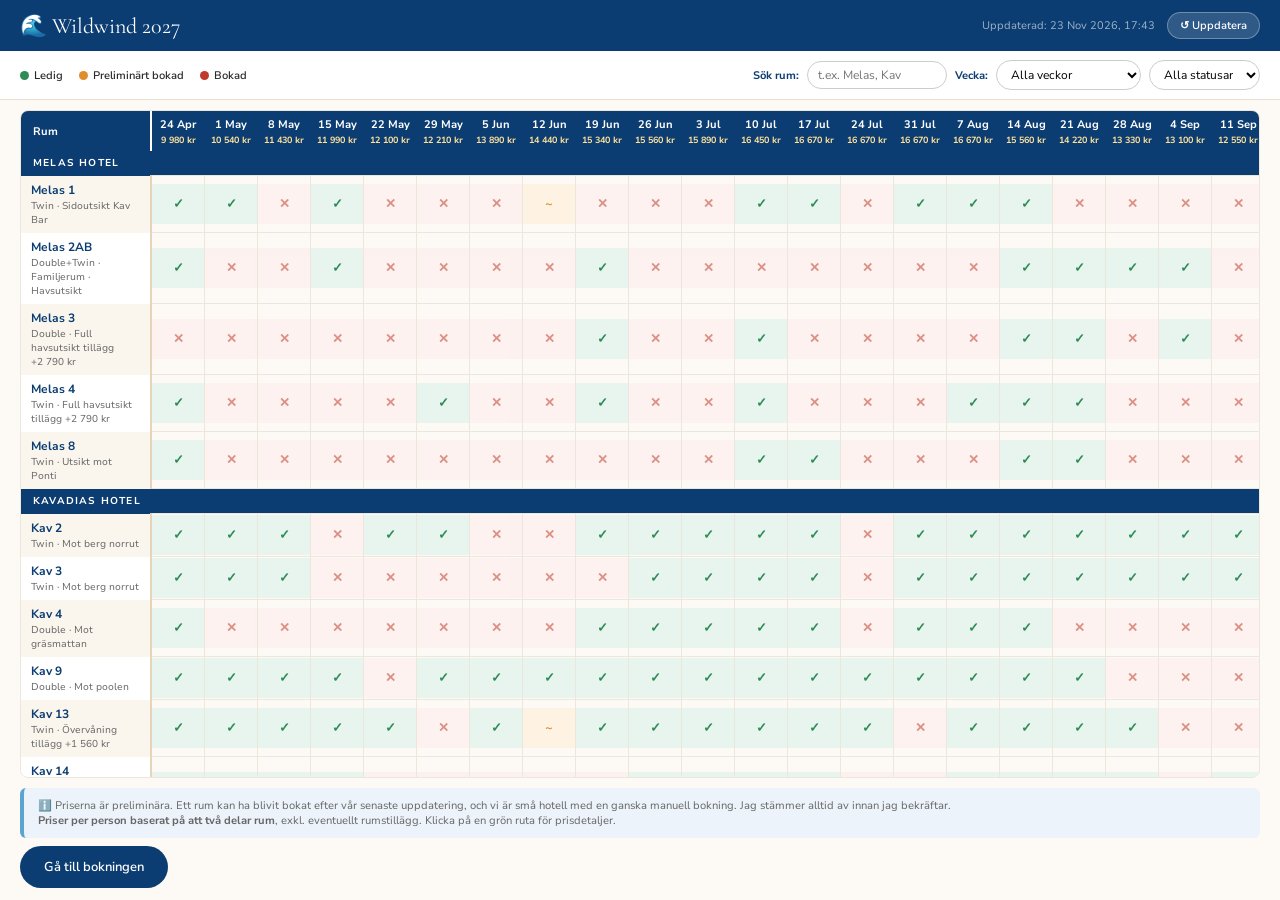
==== commit 5b9cb8ef: "🔄 Update availability 2026-11-23 17:43" ====
--- a/availability.html
+++ b/availability.html
@@ -173,7 +173,7 @@
 const ROOMS=[{"name": "Melas 1", "weeks": ["available", "available", "booked", "available", "booked", "booked", "booked", "on_hold", "booked", "booked", "booked", "available", "available", "booked", "available", "available", "available", "booked", "booked", "booked", "booked", "booked", "available", "available"]}, {"name": "Melas 2AB", "weeks": ["available", "booked", "booked", "available", "booked", "booked", "booked", "booked", "available", "booked", "booked", "booked", "booked", "booked", "booked", "booked", "available", "available", "available", "available", "booked", "booked", "booked", "available"]}, {"name": "Melas 3", "weeks": ["booked", "booked", "booked", "booked", "booked", "booked", "booked", "booked", "available", "booked", "booked", "available", "booked", "booked", "booked", "booked", "available", "available", "booked", "available", "booked", "booked", "booked", "available"]}, {"name": "Melas 4", "weeks": ["available", "booked", "booked", "booked", "booked", "available", "booked", "booked", "available", "booked", "booked", "available", "booked", "booked", "booked", "available", "available", "available", "booked", "booked", "booked", "available", "booked", "available"]}, {"name": "Melas 8", "weeks": ["available", "booked", "booked", "booked", "booked", "booked", "booked", "booked", "booked", "booked", "booked", "available", "available", "booked", "booked", "booked", "available", "available", "booked", "booked", "booked", "booked", "available", "available"]}, {"name": "Kav 2", "weeks": ["available", "available", "available", "booked", "available", "available", "booked", "booked", "available", "available", "available", "available", "available", "booked", "available", "available", "available", "available", "available", "available", "available", "available", "available", "available"]}, {"name": "Kav 3", "weeks": ["available", "available", "available", "booked", "booked", "booked", "booked", "booked", "booked", "available", "available", "available", "available", "booked", "available", "available", "available", "available", "available", "available", "available", "available", "available", "available"]}, {"name": "Kav 4", "weeks": ["available", "booked", "booked", "booked", "booked", "booked", "booked", "booked", "available", "available", "available", "available", "available", "booked", "available", "available", "available", "booked", "booked", "booked", "booked", "booked", "booked", "available"]}, {"name": "Kav 9", "weeks": ["available", "available", "available", "available", "booked", "available", "available", "available", "available", "available", "available", "available", "available", "available", "available", "available", "available", "available", "booked", "booked", "booked", "available", "available", "available"]}, {"name": "Kav 13", "weeks": ["available", "available", "available", "available", "available", "booked", "available", "on_hold", "available", "available", "available", "available", "available", "available", "booked", "available", "available", "available", "available", "booked", "booked", "available", "available", "available"]}, {"name": "Kav 14", "weeks": ["available", "available", "available", "available", "booked", "booked", "booked", "booked", "booked", "available", "available", "available", "available", "booked", "booked", "available", "available", "available", "available", "booked", "available", "available", "available", "available"]}, {"name": "Kav 15", "weeks": ["available", "available", "available", "available", "booked", "booked", "booked", "booked", "available", "available", "available", "available", "available", "available", "booked", "available", "available", "available", "available", "booked", "booked", "available", "available", "available"]}, {"name": "Kav 18", "weeks": ["available", "available", "available", "available", "booked", "booked", "booked", "booked", "booked", "available", "available", "available", "booked", "booked", "booked", "available", "available", "available", "available", "booked", "booked", "available", "available", "available"]}, {"name": "Kav 19", "weeks": ["available", "available", "available", "available", "booked", "booked", "booked", "on_hold", "booked", "booked", "booked", "booked", "booked", "booked", "available", "available", "available", "available", "available", "available", "available", "available", "available", "available"]}, {"name": "Akti 7", "weeks": ["available", "available", "available", "available", "available", "available", "booked", "booked", "booked", "available", "available", "available", "booked", "booked", "booked", "booked", "available", "booked", "booked", "booked", "available", "available", "available", "available"]}, {"name": "Akti 8", "weeks": ["available", "available", "available", "available", "booked", "available", "booked", "booked", "available", "available", "available", "booked", "booked", "booked", "booked", "booked", "available", "available", "available", "available", "booked", "booked", "available", "available"]}, {"name": "Akti 9", "weeks": ["available", "available", "available", "available", "available", "booked", "booked", "booked", "booked", "booked", "booked", "booked", "available", "booked", "booked", "available", "available", "available", "available", "booked", "booked", "booked", "booked", "booked"]}, {"name": "Akti 4", "weeks": ["available", "available", "available", "available", "booked", "booked", "booked", "booked", "available", "available", "available", "available", "available", "booked", "booked", "available", "available", "available", "available", "booked", "booked", "available", "available", "available"]}, {"name": "Akti 5", "weeks": ["available", "booked", "booked", "booked", "booked", "booked", "booked", "booked", "available", "available", "available", "available", "on_hold", "on_hold", "available", "available", "available", "available", "available", "available", "booked", "booked", "available", "available"]}, {"name": "Xristina 2", "weeks": ["available", "available", "available", "booked", "available", "available", "available", "booked", "available", "available", "available", "available", "available", "available", "available", "available", "available", "available", "available", "available", "booked", "available", "available", "available"]}, {"name": "Xristina 4", "weeks": ["available", "available", "available", "booked", "available", "available", "available", "booked", "booked", "booked", "available", "available", "available", "available", "available", "available", "available", "available", "available", "booked", "booked", "available", "available", "available"]}, {"name": "Xristina 6", "weeks": ["available", "available", "available", "available", "available", "available", "available", "available", "available", "available", "available", "available", "available", "booked", "booked", "available", "available", "available", "available", "booked", "booked", "available", "available", "available"]}, {"name": "X Bungalow", "weeks": ["available", "available", "available", "available", "available", "available", "available", "available", "available", "available", "available", "available", "available", "available", "available", "available", "available", "available", "booked", "booked", "booked", "available", "available", "available"]}, {"name": "NM208", "weeks": ["available", "available", "available", "available", "booked", "booked", "booked", "booked", "booked", "booked", "booked", "booked", "booked", "booked", "available", "available", "available", "available", "available", "available", "booked", "available", "available", "available"]}];
 const ROOM_INFO={"Melas 1": {"t": 0, "desc": "Twin · Sidoutsikt Kav Bar"}, "Melas 2AB": {"t": 0, "desc": "Double+Twin · Familjerum · Havsutsikt"}, "Melas 3": {"t": 2790, "desc": "Double · Full havsutsikt"}, "Melas 4": {"t": 2790, "desc": "Twin · Full havsutsikt"}, "Melas 8": {"t": 0, "desc": "Twin · Utsikt mot Ponti"}, "Kav 2": {"t": 0, "desc": "Twin · Mot berg norrut"}, "Kav 3": {"t": 0, "desc": "Twin · Mot berg norrut"}, "Kav 4": {"t": 0, "desc": "Double · Mot gräsmattan"}, "Kav 9": {"t": 0, "desc": "Double · Mot poolen"}, "Kav 13": {"t": 1560, "desc": "Twin · Övervåning"}, "Kav 14": {"t": 1560, "desc": "Double · Mot poolen · Övervåning"}, "Kav 15": {"t": 1560, "desc": "Double · Mot poolen · Övervåning"}, "Kav 18": {"t": 1560, "desc": "Twin · Havsutsikt · Övervåning"}, "Kav 19": {"t": 1560, "desc": "Twin · Mot byn · Övervåning"}, "Akti 7": {"t": 3790, "desc": "2-sovrum · Fullt kök · Min 4 pers"}, "Akti 8": {"t": 3790, "desc": "2-sovrum · Fullt kök · Min 4 pers"}, "Akti 9": {"t": 1900, "desc": "1-sovrum · Pentry"}, "Akti 4": {"t": 1560, "desc": "Studio · Pentry · Övervåning"}, "Akti 5": {"t": 1560, "desc": "Studio · Pentry · Övervåning"}, "Xristina 2": {"t": 1560, "desc": "Studio · Havsutsikt på avstånd"}, "Xristina 4": {"t": 1560, "desc": "Studio · Trädgårdsvy norrut"}, "Xristina 6": {"t": 3790, "desc": "1-sovrum · 13 jul–15 sep"}, "X Bungalow": {"t": 1560, "desc": "Eget hus · Mot bergen"}, "NM208": {"t": 3570, "desc": "Double · Bergutsikt · New Melas"}};
 const SECTIONS=[{"label": "Melas Hotel", "rooms": ["Melas 1", "Melas 2AB", "Melas 3", "Melas 4", "Melas 8"]}, {"label": "Kavadias Hotel", "rooms": ["Kav 2", "Kav 3", "Kav 4", "Kav 9", "Kav 13", "Kav 14", "Kav 15", "Kav 18", "Kav 19"]}, {"label": "AKTI Apartments", "rooms": ["Akti 4", "Akti 5", "Akti 7", "Akti 8", "Akti 9"]}, {"label": "Xristina Apartments", "rooms": ["Xristina 2", "Xristina 4", "Xristina 6", "X Bungalow"]}, {"label": "New Melas", "rooms": ["NM208"]}];
-const UPDATED='23 Nov 2026, 17:13';
+const UPDATED='23 Nov 2026, 17:43';
 
 document.getElementById('upd').textContent = UPDATED;
 
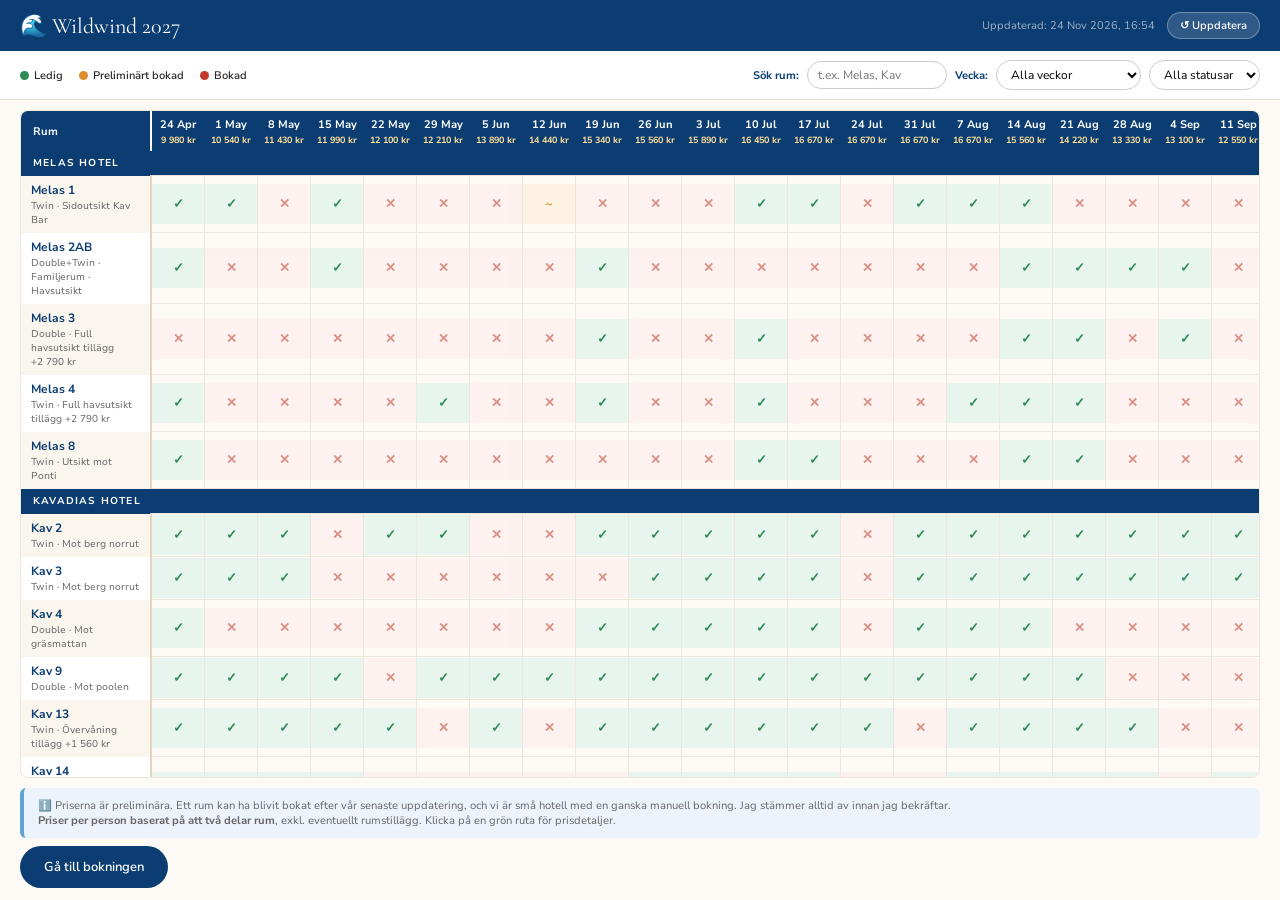
==== commit 735a19f2: "🔄 Update availability 2026-11-24 16:54" ====
--- a/availability.html
+++ b/availability.html
@@ -170,10 +170,10 @@
 
 <script>
 const WEEKS=[{"col": 3, "date": "2027-04-24", "display": "24 Apr", "sail1": 9980, "sail2": 15340, "faw1": null, "faw2": null, "ho1": 8530, "ho2": 11990, "single": 1950}, {"col": 17, "date": "2027-05-01", "display": "1 May", "sail1": 10540, "sail2": 15560, "faw1": null, "faw2": null, "ho1": 8870, "ho2": 14110, "single": 2170}, {"col": 31, "date": "2027-05-08", "display": "8 May", "sail1": 11430, "sail2": 17230, "faw1": null, "faw2": null, "ho1": 9200, "ho2": 14220, "single": 2230}, {"col": 45, "date": "2027-05-15", "display": "15 May", "sail1": 11990, "sail2": 18900, "faw1": 15220, "faw2": 25370, "ho1": 9310, "ho2": 14780, "single": 2450}, {"col": 59, "date": "2027-05-22", "display": "22 May", "sail1": 12100, "sail2": 19800, "faw1": 15340, "faw2": 26270, "ho1": 8760, "ho2": 15340, "single": 2450}, {"col": 73, "date": "2027-05-29", "display": "29 May", "sail1": 12210, "sail2": 20350, "faw1": 15450, "faw2": 26820, "ho1": 8870, "ho2": 15340, "single": 2730}, {"col": 87, "date": "2027-06-05", "display": "5 Jun", "sail1": 13890, "sail2": 21470, "faw1": 17120, "faw2": 27940, "ho1": 10650, "ho2": 16450, "single": 2840}, {"col": 101, "date": "2027-06-12", "display": "12 Jun", "sail1": 14440, "sail2": 22250, "faw1": 17680, "faw2": 28720, "ho1": 11100, "ho2": 16670, "single": 3010}, {"col": 115, "date": "2027-06-19", "display": "19 Jun", "sail1": 15340, "sail2": 24260, "faw1": 18570, "faw2": 30730, "ho1": 12770, "ho2": 17790, "single": 3120}, {"col": 129, "date": "2027-06-26", "display": "26 Jun", "sail1": 15560, "sail2": 24480, "faw1": 18790, "faw2": 30950, "ho1": 13330, "ho2": 18900, "single": 3230}, {"col": 143, "date": "2027-07-03", "display": "3 Jul", "sail1": 15890, "sail2": 24820, "faw1": 19130, "faw2": 31280, "ho1": 13660, "ho2": 19240, "single": 3230}, {"col": 157, "date": "2027-07-10", "display": "10 Jul", "sail1": 16450, "sail2": 25370, "faw1": 19690, "faw2": 31840, "ho1": 13660, "ho2": 18900, "single": 3230}, {"col": 171, "date": "2027-07-17", "display": "17 Jul", "sail1": 16670, "sail2": 25600, "faw1": 19910, "faw2": 32060, "ho1": 13660, "ho2": 18900, "single": 3230}, {"col": 185, "date": "2027-07-24", "display": "24 Jul", "sail1": 16670, "sail2": 25600, "faw1": 19910, "faw2": 32060, "ho1": 13660, "ho2": 18900, "single": 3230}, {"col": 199, "date": "2027-07-31", "display": "31 Jul", "sail1": 16670, "sail2": 25600, "faw1": 19910, "faw2": 32060, "ho1": 13660, "ho2": 18900, "single": 3230}, {"col": 213, "date": "2027-08-07", "display": "7 Aug", "sail1": 16670, "sail2": 25600, "faw1": 19910, "faw2": 32060, "ho1": 13660, "ho2": 18900, "single": 3230}, {"col": 227, "date": "2027-08-14", "display": "14 Aug", "sail1": 15560, "sail2": 23920, "faw1": 18790, "faw2": 30390, "ho1": 13660, "ho2": 19460, "single": 3230}, {"col": 241, "date": "2027-08-21", "display": "21 Aug", "sail1": 14220, "sail2": 22250, "faw1": 17450, "faw2": 28720, "ho1": 13330, "ho2": 18570, "single": 2790}, {"col": 255, "date": "2027-08-28", "display": "28 Aug", "sail1": 13330, "sail2": 20350, "faw1": 16560, "faw2": 26820, "ho1": 11100, "ho2": 17010, "single": 2510}, {"col": 269, "date": "2027-09-04", "display": "4 Sep", "sail1": 13100, "sail2": 19800, "faw1": 16340, "faw2": 26270, "ho1": 10540, "ho2": 16450, "single": 2450}, {"col": 283, "date": "2027-09-11", "display": "11 Sep", "sail1": 12550, "sail2": 18680, "faw1": 15780, "faw2": 25150, "ho1": 10320, "ho2": 16230, "single": 2170}, {"col": 297, "date": "2027-09-18", "display": "18 Sep", "sail1": 11430, "sail2": 17230, "faw1": 14670, "faw2": 23700, "ho1": 9760, "ho2": 14220, "single": 2120}, {"col": 311, "date": "2027-09-25", "display": "25 Sep", "sail1": 10540, "sail2": 15560, "faw1": 13770, "faw2": null, "ho1": 8530, "ho2": 13330, "single": 1950}, {"col": 325, "date": "2027-10-02", "display": "2 Oct", "sail1": 9420, "sail2": 14220, "faw1": null, "faw2": null, "ho1": 7750, "ho2": null, "single": 1950}];
-const ROOMS=[{"name": "Melas 1", "weeks": ["available", "available", "booked", "available", "booked", "booked", "booked", "on_hold", "booked", "booked", "booked", "available", "available", "booked", "available", "available", "available", "booked", "booked", "booked", "booked", "booked", "available", "available"]}, {"name": "Melas 2AB", "weeks": ["available", "booked", "booked", "available", "booked", "booked", "booked", "booked", "available", "booked", "booked", "booked", "booked", "booked", "booked", "booked", "available", "available", "available", "available", "booked", "booked", "booked", "available"]}, {"name": "Melas 3", "weeks": ["booked", "booked", "booked", "booked", "booked", "booked", "booked", "booked", "available", "booked", "booked", "available", "booked", "booked", "booked", "booked", "available", "available", "booked", "available", "booked", "booked", "booked", "available"]}, {"name": "Melas 4", "weeks": ["available", "booked", "booked", "booked", "booked", "available", "booked", "booked", "available", "booked", "booked", "available", "booked", "booked", "booked", "available", "available", "available", "booked", "booked", "booked", "available", "booked", "available"]}, {"name": "Melas 8", "weeks": ["available", "booked", "booked", "booked", "booked", "booked", "booked", "booked", "booked", "booked", "booked", "available", "available", "booked", "booked", "booked", "available", "available", "booked", "booked", "booked", "booked", "available", "available"]}, {"name": "Kav 2", "weeks": ["available", "available", "available", "booked", "available", "available", "booked", "booked", "available", "available", "available", "available", "available", "booked", "available", "available", "available", "available", "available", "available", "available", "available", "available", "available"]}, {"name": "Kav 3", "weeks": ["available", "available", "available", "booked", "booked", "booked", "booked", "booked", "booked", "available", "available", "available", "available", "booked", "available", "available", "available", "available", "available", "available", "available", "available", "available", "available"]}, {"name": "Kav 4", "weeks": ["available", "booked", "booked", "booked", "booked", "booked", "booked", "booked", "available", "available", "available", "available", "available", "booked", "available", "available", "available", "booked", "booked", "booked", "booked", "booked", "booked", "available"]}, {"name": "Kav 9", "weeks": ["available", "available", "available", "available", "booked", "available", "available", "available", "available", "available", "available", "available", "available", "available", "available", "available", "available", "available", "booked", "booked", "booked", "available", "available", "available"]}, {"name": "Kav 13", "weeks": ["available", "available", "available", "available", "available", "booked", "available", "on_hold", "available", "available", "available", "available", "available", "available", "booked", "available", "available", "available", "available", "booked", "booked", "available", "available", "available"]}, {"name": "Kav 14", "weeks": ["available", "available", "available", "available", "booked", "booked", "booked", "booked", "booked", "available", "available", "available", "available", "booked", "booked", "available", "available", "available", "available", "booked", "available", "available", "available", "available"]}, {"name": "Kav 15", "weeks": ["available", "available", "available", "available", "booked", "booked", "booked", "booked", "available", "available", "available", "available", "available", "available", "booked", "available", "available", "available", "available", "booked", "booked", "available", "available", "available"]}, {"name": "Kav 18", "weeks": ["available", "available", "available", "available", "booked", "booked", "booked", "booked", "booked", "available", "available", "available", "booked", "booked", "booked", "available", "available", "available", "available", "booked", "booked", "available", "available", "available"]}, {"name": "Kav 19", "weeks": ["available", "available", "available", "available", "booked", "booked", "booked", "on_hold", "booked", "booked", "booked", "booked", "booked", "booked", "available", "available", "available", "available", "available", "available", "available", "available", "available", "available"]}, {"name": "Akti 7", "weeks": ["available", "available", "available", "available", "available", "available", "booked", "booked", "booked", "available", "available", "available", "booked", "booked", "booked", "booked", "available", "booked", "booked", "booked", "available", "available", "available", "available"]}, {"name": "Akti 8", "weeks": ["available", "available", "available", "available", "booked", "available", "booked", "booked", "available", "available", "available", "booked", "booked", "booked", "booked", "booked", "available", "available", "available", "available", "booked", "booked", "available", "available"]}, {"name": "Akti 9", "weeks": ["available", "available", "available", "available", "available", "booked", "booked", "booked", "booked", "booked", "booked", "booked", "available", "booked", "booked", "available", "available", "available", "available", "booked", "booked", "booked", "booked", "booked"]}, {"name": "Akti 4", "weeks": ["available", "available", "available", "available", "booked", "booked", "booked", "booked", "available", "available", "available", "available", "available", "booked", "booked", "available", "available", "available", "available", "booked", "booked", "available", "available", "available"]}, {"name": "Akti 5", "weeks": ["available", "booked", "booked", "booked", "booked", "booked", "booked", "booked", "available", "available", "available", "available", "on_hold", "on_hold", "available", "available", "available", "available", "available", "available", "booked", "booked", "available", "available"]}, {"name": "Xristina 2", "weeks": ["available", "available", "available", "booked", "available", "available", "available", "booked", "available", "available", "available", "available", "available", "available", "available", "available", "available", "available", "available", "available", "booked", "available", "available", "available"]}, {"name": "Xristina 4", "weeks": ["available", "available", "available", "booked", "available", "available", "available", "booked", "booked", "booked", "available", "available", "available", "available", "available", "available", "available", "available", "available", "booked", "booked", "available", "available", "available"]}, {"name": "Xristina 6", "weeks": ["available", "available", "available", "available", "available", "available", "available", "available", "available", "available", "available", "available", "available", "booked", "booked", "available", "available", "available", "available", "booked", "booked", "available", "available", "available"]}, {"name": "X Bungalow", "weeks": ["available", "available", "available", "available", "available", "available", "available", "available", "available", "available", "available", "available", "available", "available", "available", "available", "available", "available", "booked", "booked", "booked", "available", "available", "available"]}, {"name": "NM208", "weeks": ["available", "available", "available", "available", "booked", "booked", "booked", "booked", "booked", "booked", "booked", "booked", "booked", "booked", "available", "available", "available", "available", "available", "available", "booked", "available", "available", "available"]}];
+const ROOMS=[{"name": "Melas 1", "weeks": ["available", "available", "booked", "available", "booked", "booked", "booked", "on_hold", "booked", "booked", "booked", "available", "available", "booked", "available", "available", "available", "booked", "booked", "booked", "booked", "booked", "available", "available"]}, {"name": "Melas 2AB", "weeks": ["available", "booked", "booked", "available", "booked", "booked", "booked", "booked", "available", "booked", "booked", "booked", "booked", "booked", "booked", "booked", "available", "available", "available", "available", "booked", "booked", "booked", "available"]}, {"name": "Melas 3", "weeks": ["booked", "booked", "booked", "booked", "booked", "booked", "booked", "booked", "available", "booked", "booked", "available", "booked", "booked", "booked", "booked", "available", "available", "booked", "available", "booked", "booked", "booked", "available"]}, {"name": "Melas 4", "weeks": ["available", "booked", "booked", "booked", "booked", "available", "booked", "booked", "available", "booked", "booked", "available", "booked", "booked", "booked", "available", "available", "available", "booked", "booked", "booked", "available", "booked", "available"]}, {"name": "Melas 8", "weeks": ["available", "booked", "booked", "booked", "booked", "booked", "booked", "booked", "booked", "booked", "booked", "available", "available", "booked", "booked", "booked", "available", "available", "booked", "booked", "booked", "booked", "available", "available"]}, {"name": "Kav 2", "weeks": ["available", "available", "available", "booked", "available", "available", "booked", "booked", "available", "available", "available", "available", "available", "booked", "available", "available", "available", "available", "available", "available", "available", "available", "available", "available"]}, {"name": "Kav 3", "weeks": ["available", "available", "available", "booked", "booked", "booked", "booked", "booked", "booked", "available", "available", "available", "available", "booked", "available", "available", "available", "available", "available", "available", "available", "available", "available", "available"]}, {"name": "Kav 4", "weeks": ["available", "booked", "booked", "booked", "booked", "booked", "booked", "booked", "available", "available", "available", "available", "available", "booked", "available", "available", "available", "booked", "booked", "booked", "booked", "booked", "booked", "available"]}, {"name": "Kav 9", "weeks": ["available", "available", "available", "available", "booked", "available", "available", "available", "available", "available", "available", "available", "available", "available", "available", "available", "available", "available", "booked", "booked", "booked", "available", "available", "available"]}, {"name": "Kav 13", "weeks": ["available", "available", "available", "available", "available", "booked", "available", "booked", "available", "available", "available", "available", "available", "available", "booked", "available", "available", "available", "available", "booked", "booked", "available", "available", "available"]}, {"name": "Kav 14", "weeks": ["available", "available", "available", "available", "booked", "booked", "booked", "booked", "booked", "available", "available", "available", "available", "booked", "booked", "available", "available", "available", "available", "booked", "available", "available", "available", "available"]}, {"name": "Kav 15", "weeks": ["available", "available", "available", "available", "booked", "booked", "booked", "booked", "available", "available", "available", "available", "available", "available", "booked", "available", "available", "available", "available", "booked", "booked", "available", "available", "available"]}, {"name": "Kav 18", "weeks": ["available", "available", "available", "available", "booked", "booked", "booked", "booked", "booked", "available", "available", "available", "booked", "booked", "booked", "available", "available", "available", "available", "booked", "booked", "available", "available", "available"]}, {"name": "Kav 19", "weeks": ["available", "available", "available", "available", "booked", "booked", "booked", "booked", "booked", "booked", "booked", "booked", "booked", "booked", "available", "available", "available", "available", "available", "available", "available", "available", "available", "available"]}, {"name": "Akti 7", "weeks": ["available", "available", "available", "available", "available", "available", "booked", "booked", "booked", "available", "available", "available", "booked", "booked", "booked", "booked", "available", "booked", "booked", "booked", "available", "available", "available", "available"]}, {"name": "Akti 8", "weeks": ["available", "available", "available", "available", "booked", "available", "booked", "booked", "available", "available", "available", "booked", "booked", "booked", "booked", "booked", "available", "available", "available", "available", "booked", "booked", "available", "available"]}, {"name": "Akti 9", "weeks": ["available", "available", "available", "available", "available", "booked", "booked", "booked", "booked", "booked", "booked", "booked", "available", "booked", "booked", "available", "available", "available", "available", "booked", "booked", "booked", "booked", "booked"]}, {"name": "Akti 4", "weeks": ["available", "available", "available", "available", "booked", "booked", "booked", "booked", "available", "available", "available", "available", "available", "booked", "booked", "available", "available", "available", "available", "booked", "booked", "available", "available", "available"]}, {"name": "Akti 5", "weeks": ["available", "booked", "booked", "booked", "booked", "booked", "booked", "booked", "available", "available", "available", "available", "on_hold", "on_hold", "available", "available", "available", "available", "available", "available", "booked", "booked", "available", "available"]}, {"name": "Xristina 2", "weeks": ["available", "available", "available", "booked", "available", "available", "available", "booked", "available", "available", "available", "available", "available", "available", "available", "available", "available", "available", "available", "available", "booked", "available", "available", "available"]}, {"name": "Xristina 4", "weeks": ["available", "available", "available", "booked", "available", "available", "available", "booked", "booked", "booked", "available", "available", "available", "available", "available", "available", "available", "available", "available", "booked", "booked", "available", "available", "available"]}, {"name": "Xristina 6", "weeks": ["available", "available", "available", "available", "available", "available", "available", "available", "available", "available", "available", "available", "available", "booked", "booked", "available", "available", "available", "available", "booked", "booked", "available", "available", "available"]}, {"name": "X Bungalow", "weeks": ["available", "available", "available", "available", "available", "available", "available", "available", "available", "available", "available", "available", "available", "available", "available", "available", "available", "available", "booked", "booked", "booked", "available", "available", "available"]}, {"name": "NM208", "weeks": ["available", "available", "available", "available", "booked", "booked", "booked", "booked", "booked", "booked", "booked", "booked", "booked", "booked", "available", "available", "available", "available", "available", "booked", "booked", "available", "available", "available"]}];
 const ROOM_INFO={"Melas 1": {"t": 0, "desc": "Twin · Sidoutsikt Kav Bar"}, "Melas 2AB": {"t": 0, "desc": "Double+Twin · Familjerum · Havsutsikt"}, "Melas 3": {"t": 2790, "desc": "Double · Full havsutsikt"}, "Melas 4": {"t": 2790, "desc": "Twin · Full havsutsikt"}, "Melas 8": {"t": 0, "desc": "Twin · Utsikt mot Ponti"}, "Kav 2": {"t": 0, "desc": "Twin · Mot berg norrut"}, "Kav 3": {"t": 0, "desc": "Twin · Mot berg norrut"}, "Kav 4": {"t": 0, "desc": "Double · Mot gräsmattan"}, "Kav 9": {"t": 0, "desc": "Double · Mot poolen"}, "Kav 13": {"t": 1560, "desc": "Twin · Övervåning"}, "Kav 14": {"t": 1560, "desc": "Double · Mot poolen · Övervåning"}, "Kav 15": {"t": 1560, "desc": "Double · Mot poolen · Övervåning"}, "Kav 18": {"t": 1560, "desc": "Twin · Havsutsikt · Övervåning"}, "Kav 19": {"t": 1560, "desc": "Twin · Mot byn · Övervåning"}, "Akti 7": {"t": 3790, "desc": "2-sovrum · Fullt kök · Min 4 pers"}, "Akti 8": {"t": 3790, "desc": "2-sovrum · Fullt kök · Min 4 pers"}, "Akti 9": {"t": 1900, "desc": "1-sovrum · Pentry"}, "Akti 4": {"t": 1560, "desc": "Studio · Pentry · Övervåning"}, "Akti 5": {"t": 1560, "desc": "Studio · Pentry · Övervåning"}, "Xristina 2": {"t": 1560, "desc": "Studio · Havsutsikt på avstånd"}, "Xristina 4": {"t": 1560, "desc": "Studio · Trädgårdsvy norrut"}, "Xristina 6": {"t": 3790, "desc": "1-sovrum · 13 jul–15 sep"}, "X Bungalow": {"t": 1560, "desc": "Eget hus · Mot bergen"}, "NM208": {"t": 3570, "desc": "Double · Bergutsikt · New Melas"}};
 const SECTIONS=[{"label": "Melas Hotel", "rooms": ["Melas 1", "Melas 2AB", "Melas 3", "Melas 4", "Melas 8"]}, {"label": "Kavadias Hotel", "rooms": ["Kav 2", "Kav 3", "Kav 4", "Kav 9", "Kav 13", "Kav 14", "Kav 15", "Kav 18", "Kav 19"]}, {"label": "AKTI Apartments", "rooms": ["Akti 4", "Akti 5", "Akti 7", "Akti 8", "Akti 9"]}, {"label": "Xristina Apartments", "rooms": ["Xristina 2", "Xristina 4", "Xristina 6", "X Bungalow"]}, {"label": "New Melas", "rooms": ["NM208"]}];
-const UPDATED='23 Nov 2026, 17:43';
+const UPDATED='24 Nov 2026, 16:54';
 
 document.getElementById('upd').textContent = UPDATED;
 
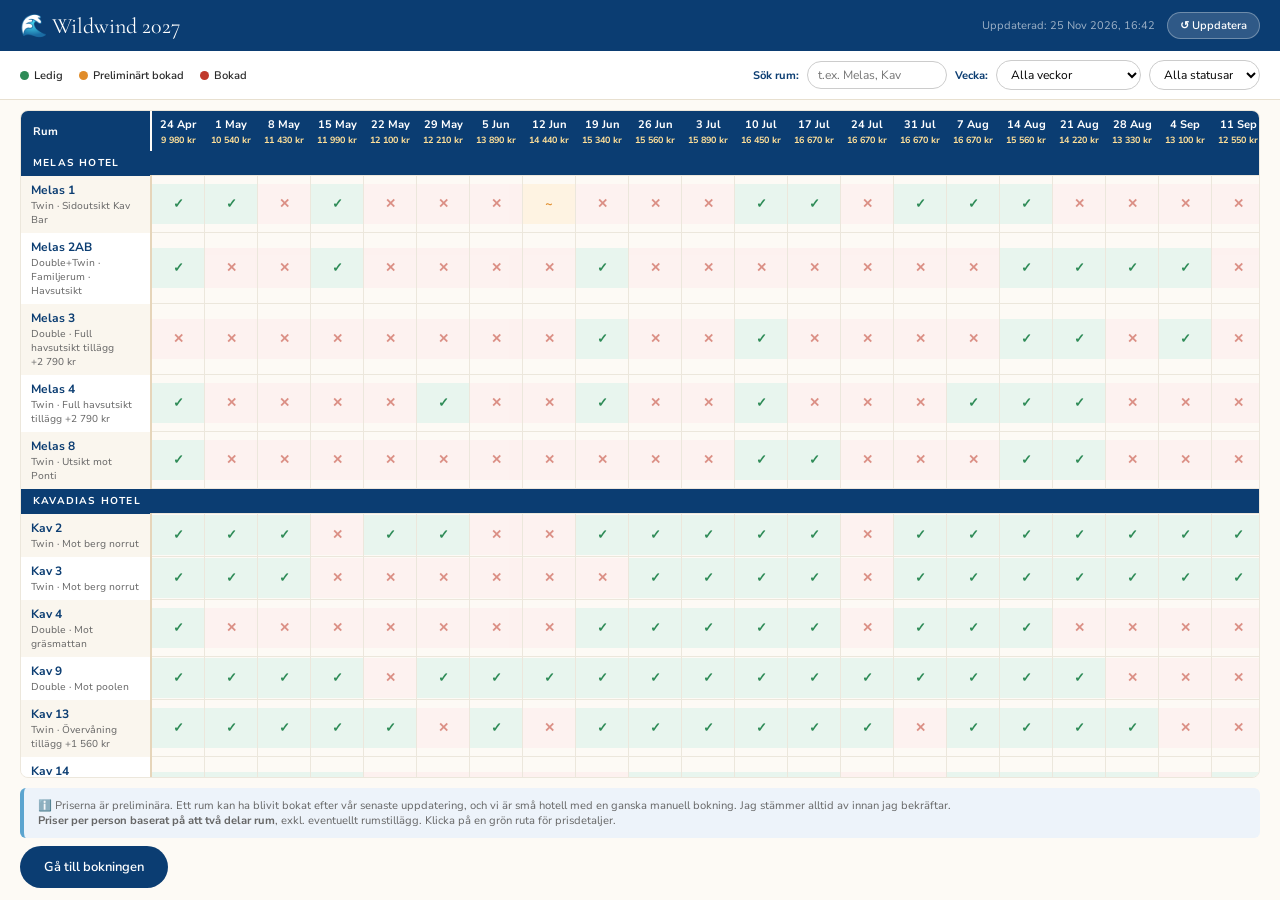
==== commit 9570107d: "🔄 Update availability 2026-11-25 16:42" ====
--- a/availability.html
+++ b/availability.html
@@ -173,7 +173,7 @@
 const ROOMS=[{"name": "Melas 1", "weeks": ["available", "available", "booked", "available", "booked", "booked", "booked", "on_hold", "booked", "booked", "booked", "available", "available", "booked", "available", "available", "available", "booked", "booked", "booked", "booked", "booked", "available", "available"]}, {"name": "Melas 2AB", "weeks": ["available", "booked", "booked", "available", "booked", "booked", "booked", "booked", "available", "booked", "booked", "booked", "booked", "booked", "booked", "booked", "available", "available", "available", "available", "booked", "booked", "booked", "available"]}, {"name": "Melas 3", "weeks": ["booked", "booked", "booked", "booked", "booked", "booked", "booked", "booked", "available", "booked", "booked", "available", "booked", "booked", "booked", "booked", "available", "available", "booked", "available", "booked", "booked", "booked", "available"]}, {"name": "Melas 4", "weeks": ["available", "booked", "booked", "booked", "booked", "available", "booked", "booked", "available", "booked", "booked", "available", "booked", "booked", "booked", "available", "available", "available", "booked", "booked", "booked", "available", "booked", "available"]}, {"name": "Melas 8", "weeks": ["available", "booked", "booked", "booked", "booked", "booked", "booked", "booked", "booked", "booked", "booked", "available", "available", "booked", "booked", "booked", "available", "available", "booked", "booked", "booked", "booked", "available", "available"]}, {"name": "Kav 2", "weeks": ["available", "available", "available", "booked", "available", "available", "booked", "booked", "available", "available", "available", "available", "available", "booked", "available", "available", "available", "available", "available", "available", "available", "available", "available", "available"]}, {"name": "Kav 3", "weeks": ["available", "available", "available", "booked", "booked", "booked", "booked", "booked", "booked", "available", "available", "available", "available", "booked", "available", "available", "available", "available", "available", "available", "available", "available", "available", "available"]}, {"name": "Kav 4", "weeks": ["available", "booked", "booked", "booked", "booked", "booked", "booked", "booked", "available", "available", "available", "available", "available", "booked", "available", "available", "available", "booked", "booked", "booked", "booked", "booked", "booked", "available"]}, {"name": "Kav 9", "weeks": ["available", "available", "available", "available", "booked", "available", "available", "available", "available", "available", "available", "available", "available", "available", "available", "available", "available", "available", "booked", "booked", "booked", "available", "available", "available"]}, {"name": "Kav 13", "weeks": ["available", "available", "available", "available", "available", "booked", "available", "booked", "available", "available", "available", "available", "available", "available", "booked", "available", "available", "available", "available", "booked", "booked", "available", "available", "available"]}, {"name": "Kav 14", "weeks": ["available", "available", "available", "available", "booked", "booked", "booked", "booked", "booked", "available", "available", "available", "available", "booked", "booked", "available", "available", "available", "available", "booked", "available", "available", "available", "available"]}, {"name": "Kav 15", "weeks": ["available", "available", "available", "available", "booked", "booked", "booked", "booked", "available", "available", "available", "available", "available", "available", "booked", "available", "available", "available", "available", "booked", "booked", "available", "available", "available"]}, {"name": "Kav 18", "weeks": ["available", "available", "available", "available", "booked", "booked", "booked", "booked", "booked", "available", "available", "available", "booked", "booked", "booked", "available", "available", "available", "available", "booked", "booked", "available", "available", "available"]}, {"name": "Kav 19", "weeks": ["available", "available", "available", "available", "booked", "booked", "booked", "booked", "booked", "booked", "booked", "booked", "booked", "booked", "available", "available", "available", "available", "available", "available", "available", "available", "available", "available"]}, {"name": "Akti 7", "weeks": ["available", "available", "available", "available", "available", "available", "booked", "booked", "booked", "available", "available", "available", "booked", "booked", "booked", "booked", "available", "booked", "booked", "booked", "available", "available", "available", "available"]}, {"name": "Akti 8", "weeks": ["available", "available", "available", "available", "booked", "available", "booked", "booked", "available", "available", "available", "booked", "booked", "booked", "booked", "booked", "available", "available", "available", "available", "booked", "booked", "available", "available"]}, {"name": "Akti 9", "weeks": ["available", "available", "available", "available", "available", "booked", "booked", "booked", "booked", "booked", "booked", "booked", "available", "booked", "booked", "available", "available", "available", "available", "booked", "booked", "booked", "booked", "booked"]}, {"name": "Akti 4", "weeks": ["available", "available", "available", "available", "booked", "booked", "booked", "booked", "available", "available", "available", "available", "available", "booked", "booked", "available", "available", "available", "available", "booked", "booked", "available", "available", "available"]}, {"name": "Akti 5", "weeks": ["available", "booked", "booked", "booked", "booked", "booked", "booked", "booked", "available", "available", "available", "available", "on_hold", "on_hold", "available", "available", "available", "available", "available", "available", "booked", "booked", "available", "available"]}, {"name": "Xristina 2", "weeks": ["available", "available", "available", "booked", "available", "available", "available", "booked", "available", "available", "available", "available", "available", "available", "available", "available", "available", "available", "available", "available", "booked", "available", "available", "available"]}, {"name": "Xristina 4", "weeks": ["available", "available", "available", "booked", "available", "available", "available", "booked", "booked", "booked", "available", "available", "available", "available", "available", "available", "available", "available", "available", "booked", "booked", "available", "available", "available"]}, {"name": "Xristina 6", "weeks": ["available", "available", "available", "available", "available", "available", "available", "available", "available", "available", "available", "available", "available", "booked", "booked", "available", "available", "available", "available", "booked", "booked", "available", "available", "available"]}, {"name": "X Bungalow", "weeks": ["available", "available", "available", "available", "available", "available", "available", "available", "available", "available", "available", "available", "available", "available", "available", "available", "available", "available", "booked", "booked", "booked", "available", "available", "available"]}, {"name": "NM208", "weeks": ["available", "available", "available", "available", "booked", "booked", "booked", "booked", "booked", "booked", "booked", "booked", "booked", "booked", "available", "available", "available", "available", "available", "booked", "booked", "available", "available", "available"]}];
 const ROOM_INFO={"Melas 1": {"t": 0, "desc": "Twin · Sidoutsikt Kav Bar"}, "Melas 2AB": {"t": 0, "desc": "Double+Twin · Familjerum · Havsutsikt"}, "Melas 3": {"t": 2790, "desc": "Double · Full havsutsikt"}, "Melas 4": {"t": 2790, "desc": "Twin · Full havsutsikt"}, "Melas 8": {"t": 0, "desc": "Twin · Utsikt mot Ponti"}, "Kav 2": {"t": 0, "desc": "Twin · Mot berg norrut"}, "Kav 3": {"t": 0, "desc": "Twin · Mot berg norrut"}, "Kav 4": {"t": 0, "desc": "Double · Mot gräsmattan"}, "Kav 9": {"t": 0, "desc": "Double · Mot poolen"}, "Kav 13": {"t": 1560, "desc": "Twin · Övervåning"}, "Kav 14": {"t": 1560, "desc": "Double · Mot poolen · Övervåning"}, "Kav 15": {"t": 1560, "desc": "Double · Mot poolen · Övervåning"}, "Kav 18": {"t": 1560, "desc": "Twin · Havsutsikt · Övervåning"}, "Kav 19": {"t": 1560, "desc": "Twin · Mot byn · Övervåning"}, "Akti 7": {"t": 3790, "desc": "2-sovrum · Fullt kök · Min 4 pers"}, "Akti 8": {"t": 3790, "desc": "2-sovrum · Fullt kök · Min 4 pers"}, "Akti 9": {"t": 1900, "desc": "1-sovrum · Pentry"}, "Akti 4": {"t": 1560, "desc": "Studio · Pentry · Övervåning"}, "Akti 5": {"t": 1560, "desc": "Studio · Pentry · Övervåning"}, "Xristina 2": {"t": 1560, "desc": "Studio · Havsutsikt på avstånd"}, "Xristina 4": {"t": 1560, "desc": "Studio · Trädgårdsvy norrut"}, "Xristina 6": {"t": 3790, "desc": "1-sovrum · 13 jul–15 sep"}, "X Bungalow": {"t": 1560, "desc": "Eget hus · Mot bergen"}, "NM208": {"t": 3570, "desc": "Double · Bergutsikt · New Melas"}};
 const SECTIONS=[{"label": "Melas Hotel", "rooms": ["Melas 1", "Melas 2AB", "Melas 3", "Melas 4", "Melas 8"]}, {"label": "Kavadias Hotel", "rooms": ["Kav 2", "Kav 3", "Kav 4", "Kav 9", "Kav 13", "Kav 14", "Kav 15", "Kav 18", "Kav 19"]}, {"label": "AKTI Apartments", "rooms": ["Akti 4", "Akti 5", "Akti 7", "Akti 8", "Akti 9"]}, {"label": "Xristina Apartments", "rooms": ["Xristina 2", "Xristina 4", "Xristina 6", "X Bungalow"]}, {"label": "New Melas", "rooms": ["NM208"]}];
-const UPDATED='24 Nov 2026, 16:54';
+const UPDATED='25 Nov 2026, 16:42';
 
 document.getElementById('upd').textContent = UPDATED;
 
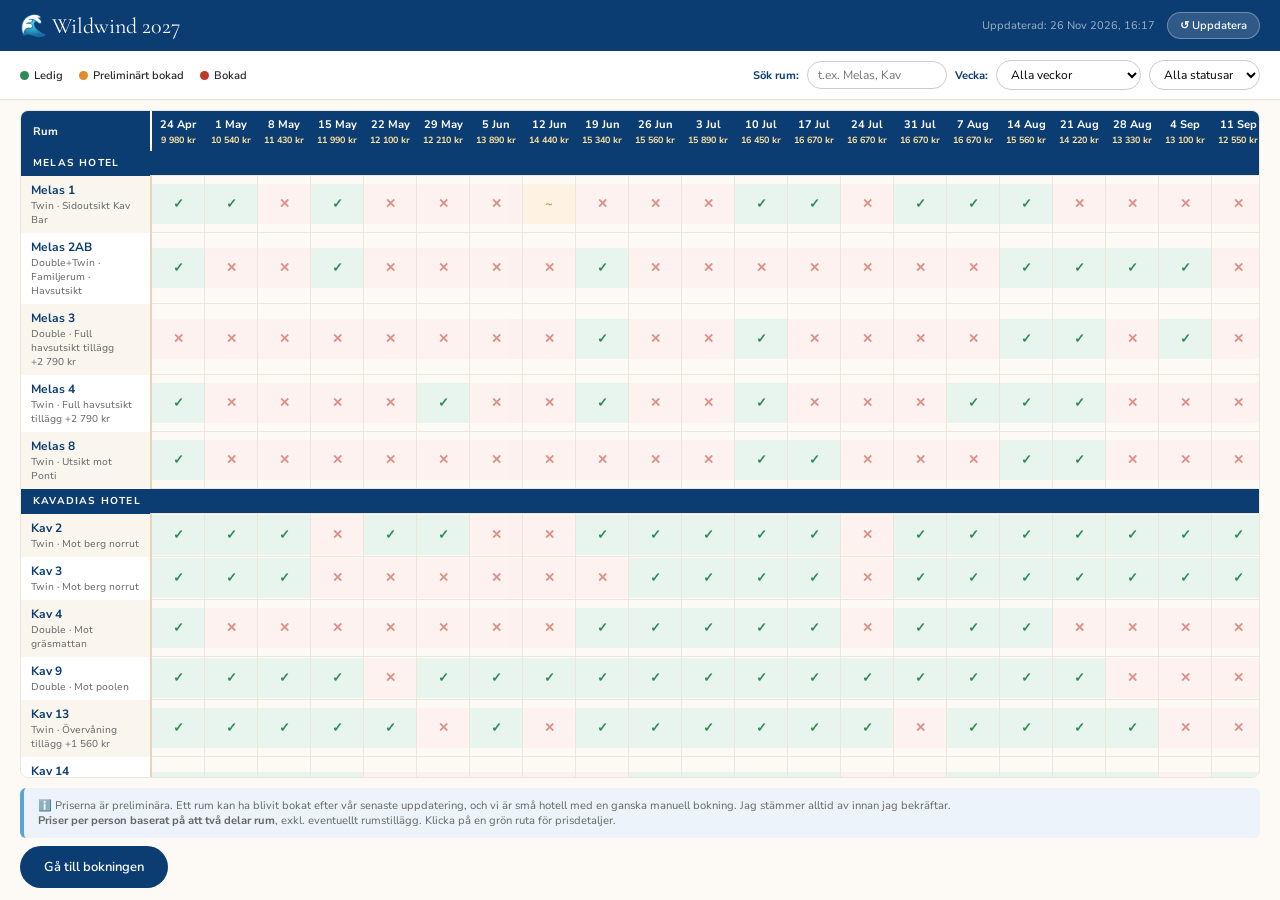
==== commit 0ca36b98: "🔄 Update availability 2026-11-26 16:17" ====
--- a/availability.html
+++ b/availability.html
@@ -173,7 +173,7 @@
 const ROOMS=[{"name": "Melas 1", "weeks": ["available", "available", "booked", "available", "booked", "booked", "booked", "on_hold", "booked", "booked", "booked", "available", "available", "booked", "available", "available", "available", "booked", "booked", "booked", "booked", "booked", "available", "available"]}, {"name": "Melas 2AB", "weeks": ["available", "booked", "booked", "available", "booked", "booked", "booked", "booked", "available", "booked", "booked", "booked", "booked", "booked", "booked", "booked", "available", "available", "available", "available", "booked", "booked", "booked", "available"]}, {"name": "Melas 3", "weeks": ["booked", "booked", "booked", "booked", "booked", "booked", "booked", "booked", "available", "booked", "booked", "available", "booked", "booked", "booked", "booked", "available", "available", "booked", "available", "booked", "booked", "booked", "available"]}, {"name": "Melas 4", "weeks": ["available", "booked", "booked", "booked", "booked", "available", "booked", "booked", "available", "booked", "booked", "available", "booked", "booked", "booked", "available", "available", "available", "booked", "booked", "booked", "available", "booked", "available"]}, {"name": "Melas 8", "weeks": ["available", "booked", "booked", "booked", "booked", "booked", "booked", "booked", "booked", "booked", "booked", "available", "available", "booked", "booked", "booked", "available", "available", "booked", "booked", "booked", "booked", "available", "available"]}, {"name": "Kav 2", "weeks": ["available", "available", "available", "booked", "available", "available", "booked", "booked", "available", "available", "available", "available", "available", "booked", "available", "available", "available", "available", "available", "available", "available", "available", "available", "available"]}, {"name": "Kav 3", "weeks": ["available", "available", "available", "booked", "booked", "booked", "booked", "booked", "booked", "available", "available", "available", "available", "booked", "available", "available", "available", "available", "available", "available", "available", "available", "available", "available"]}, {"name": "Kav 4", "weeks": ["available", "booked", "booked", "booked", "booked", "booked", "booked", "booked", "available", "available", "available", "available", "available", "booked", "available", "available", "available", "booked", "booked", "booked", "booked", "booked", "booked", "available"]}, {"name": "Kav 9", "weeks": ["available", "available", "available", "available", "booked", "available", "available", "available", "available", "available", "available", "available", "available", "available", "available", "available", "available", "available", "booked", "booked", "booked", "available", "available", "available"]}, {"name": "Kav 13", "weeks": ["available", "available", "available", "available", "available", "booked", "available", "booked", "available", "available", "available", "available", "available", "available", "booked", "available", "available", "available", "available", "booked", "booked", "available", "available", "available"]}, {"name": "Kav 14", "weeks": ["available", "available", "available", "available", "booked", "booked", "booked", "booked", "booked", "available", "available", "available", "available", "booked", "booked", "available", "available", "available", "available", "booked", "available", "available", "available", "available"]}, {"name": "Kav 15", "weeks": ["available", "available", "available", "available", "booked", "booked", "booked", "booked", "available", "available", "available", "available", "available", "available", "booked", "available", "available", "available", "available", "booked", "booked", "available", "available", "available"]}, {"name": "Kav 18", "weeks": ["available", "available", "available", "available", "booked", "booked", "booked", "booked", "booked", "available", "available", "available", "booked", "booked", "booked", "available", "available", "available", "available", "booked", "booked", "available", "available", "available"]}, {"name": "Kav 19", "weeks": ["available", "available", "available", "available", "booked", "booked", "booked", "booked", "booked", "booked", "booked", "booked", "booked", "booked", "available", "available", "available", "available", "available", "available", "available", "available", "available", "available"]}, {"name": "Akti 7", "weeks": ["available", "available", "available", "available", "available", "available", "booked", "booked", "booked", "available", "available", "available", "booked", "booked", "booked", "booked", "available", "booked", "booked", "booked", "available", "available", "available", "available"]}, {"name": "Akti 8", "weeks": ["available", "available", "available", "available", "booked", "available", "booked", "booked", "available", "available", "available", "booked", "booked", "booked", "booked", "booked", "available", "available", "available", "available", "booked", "booked", "available", "available"]}, {"name": "Akti 9", "weeks": ["available", "available", "available", "available", "available", "booked", "booked", "booked", "booked", "booked", "booked", "booked", "available", "booked", "booked", "available", "available", "available", "available", "booked", "booked", "booked", "booked", "booked"]}, {"name": "Akti 4", "weeks": ["available", "available", "available", "available", "booked", "booked", "booked", "booked", "available", "available", "available", "available", "available", "booked", "booked", "available", "available", "available", "available", "booked", "booked", "available", "available", "available"]}, {"name": "Akti 5", "weeks": ["available", "booked", "booked", "booked", "booked", "booked", "booked", "booked", "available", "available", "available", "available", "on_hold", "on_hold", "available", "available", "available", "available", "available", "available", "booked", "booked", "available", "available"]}, {"name": "Xristina 2", "weeks": ["available", "available", "available", "booked", "available", "available", "available", "booked", "available", "available", "available", "available", "available", "available", "available", "available", "available", "available", "available", "available", "booked", "available", "available", "available"]}, {"name": "Xristina 4", "weeks": ["available", "available", "available", "booked", "available", "available", "available", "booked", "booked", "booked", "available", "available", "available", "available", "available", "available", "available", "available", "available", "booked", "booked", "available", "available", "available"]}, {"name": "Xristina 6", "weeks": ["available", "available", "available", "available", "available", "available", "available", "available", "available", "available", "available", "available", "available", "booked", "booked", "available", "available", "available", "available", "booked", "booked", "available", "available", "available"]}, {"name": "X Bungalow", "weeks": ["available", "available", "available", "available", "available", "available", "available", "available", "available", "available", "available", "available", "available", "available", "available", "available", "available", "available", "booked", "booked", "booked", "available", "available", "available"]}, {"name": "NM208", "weeks": ["available", "available", "available", "available", "booked", "booked", "booked", "booked", "booked", "booked", "booked", "booked", "booked", "booked", "available", "available", "available", "available", "available", "booked", "booked", "available", "available", "available"]}];
 const ROOM_INFO={"Melas 1": {"t": 0, "desc": "Twin · Sidoutsikt Kav Bar"}, "Melas 2AB": {"t": 0, "desc": "Double+Twin · Familjerum · Havsutsikt"}, "Melas 3": {"t": 2790, "desc": "Double · Full havsutsikt"}, "Melas 4": {"t": 2790, "desc": "Twin · Full havsutsikt"}, "Melas 8": {"t": 0, "desc": "Twin · Utsikt mot Ponti"}, "Kav 2": {"t": 0, "desc": "Twin · Mot berg norrut"}, "Kav 3": {"t": 0, "desc": "Twin · Mot berg norrut"}, "Kav 4": {"t": 0, "desc": "Double · Mot gräsmattan"}, "Kav 9": {"t": 0, "desc": "Double · Mot poolen"}, "Kav 13": {"t": 1560, "desc": "Twin · Övervåning"}, "Kav 14": {"t": 1560, "desc": "Double · Mot poolen · Övervåning"}, "Kav 15": {"t": 1560, "desc": "Double · Mot poolen · Övervåning"}, "Kav 18": {"t": 1560, "desc": "Twin · Havsutsikt · Övervåning"}, "Kav 19": {"t": 1560, "desc": "Twin · Mot byn · Övervåning"}, "Akti 7": {"t": 3790, "desc": "2-sovrum · Fullt kök · Min 4 pers"}, "Akti 8": {"t": 3790, "desc": "2-sovrum · Fullt kök · Min 4 pers"}, "Akti 9": {"t": 1900, "desc": "1-sovrum · Pentry"}, "Akti 4": {"t": 1560, "desc": "Studio · Pentry · Övervåning"}, "Akti 5": {"t": 1560, "desc": "Studio · Pentry · Övervåning"}, "Xristina 2": {"t": 1560, "desc": "Studio · Havsutsikt på avstånd"}, "Xristina 4": {"t": 1560, "desc": "Studio · Trädgårdsvy norrut"}, "Xristina 6": {"t": 3790, "desc": "1-sovrum · 13 jul–15 sep"}, "X Bungalow": {"t": 1560, "desc": "Eget hus · Mot bergen"}, "NM208": {"t": 3570, "desc": "Double · Bergutsikt · New Melas"}};
 const SECTIONS=[{"label": "Melas Hotel", "rooms": ["Melas 1", "Melas 2AB", "Melas 3", "Melas 4", "Melas 8"]}, {"label": "Kavadias Hotel", "rooms": ["Kav 2", "Kav 3", "Kav 4", "Kav 9", "Kav 13", "Kav 14", "Kav 15", "Kav 18", "Kav 19"]}, {"label": "AKTI Apartments", "rooms": ["Akti 4", "Akti 5", "Akti 7", "Akti 8", "Akti 9"]}, {"label": "Xristina Apartments", "rooms": ["Xristina 2", "Xristina 4", "Xristina 6", "X Bungalow"]}, {"label": "New Melas", "rooms": ["NM208"]}];
-const UPDATED='25 Nov 2026, 16:42';
+const UPDATED='26 Nov 2026, 16:17';
 
 document.getElementById('upd').textContent = UPDATED;
 
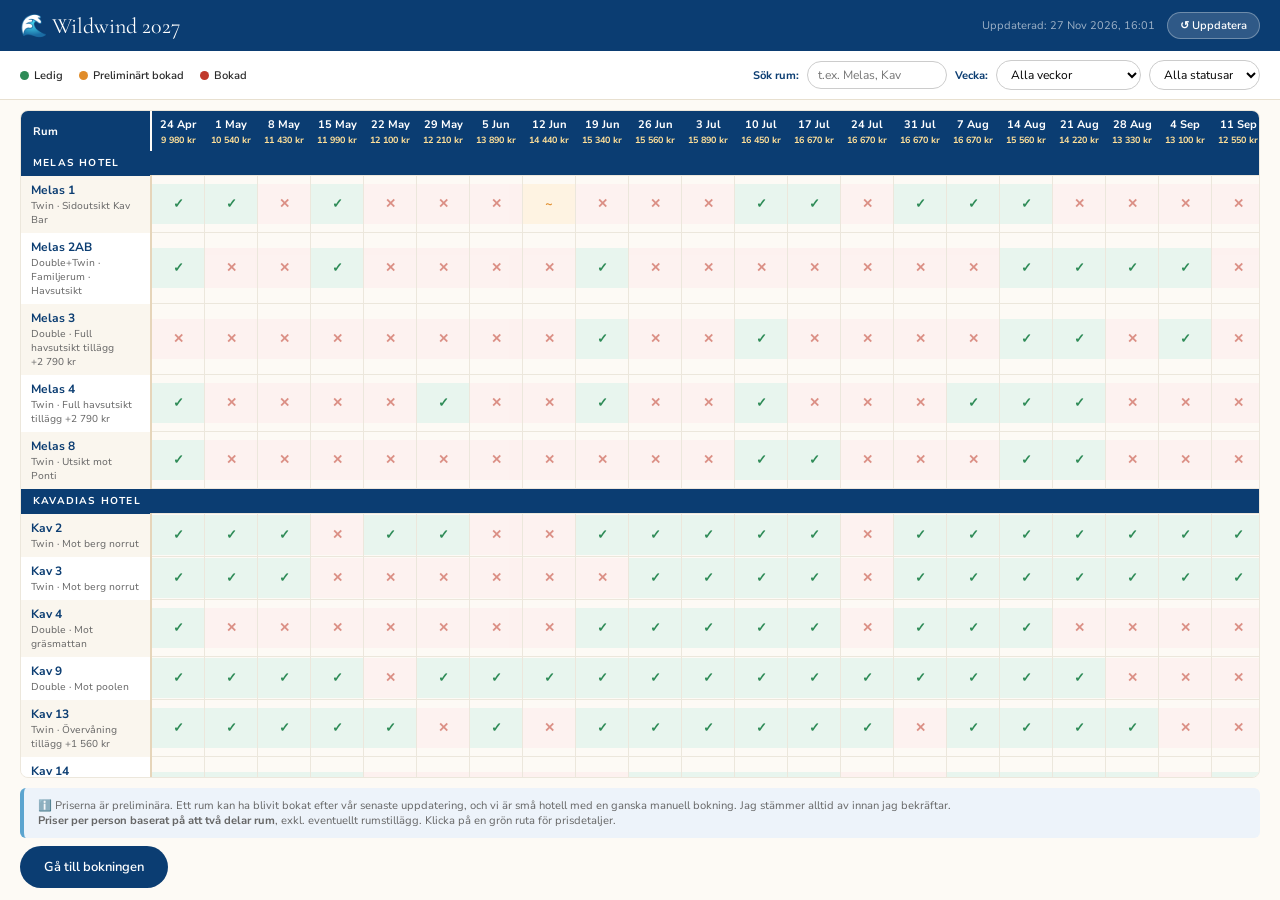
==== commit b2e38265: "🔄 Update availability 2026-11-27 16:01" ====
--- a/availability.html
+++ b/availability.html
@@ -173,7 +173,7 @@
 const ROOMS=[{"name": "Melas 1", "weeks": ["available", "available", "booked", "available", "booked", "booked", "booked", "on_hold", "booked", "booked", "booked", "available", "available", "booked", "available", "available", "available", "booked", "booked", "booked", "booked", "booked", "available", "available"]}, {"name": "Melas 2AB", "weeks": ["available", "booked", "booked", "available", "booked", "booked", "booked", "booked", "available", "booked", "booked", "booked", "booked", "booked", "booked", "booked", "available", "available", "available", "available", "booked", "booked", "booked", "available"]}, {"name": "Melas 3", "weeks": ["booked", "booked", "booked", "booked", "booked", "booked", "booked", "booked", "available", "booked", "booked", "available", "booked", "booked", "booked", "booked", "available", "available", "booked", "available", "booked", "booked", "booked", "available"]}, {"name": "Melas 4", "weeks": ["available", "booked", "booked", "booked", "booked", "available", "booked", "booked", "available", "booked", "booked", "available", "booked", "booked", "booked", "available", "available", "available", "booked", "booked", "booked", "available", "booked", "available"]}, {"name": "Melas 8", "weeks": ["available", "booked", "booked", "booked", "booked", "booked", "booked", "booked", "booked", "booked", "booked", "available", "available", "booked", "booked", "booked", "available", "available", "booked", "booked", "booked", "booked", "available", "available"]}, {"name": "Kav 2", "weeks": ["available", "available", "available", "booked", "available", "available", "booked", "booked", "available", "available", "available", "available", "available", "booked", "available", "available", "available", "available", "available", "available", "available", "available", "available", "available"]}, {"name": "Kav 3", "weeks": ["available", "available", "available", "booked", "booked", "booked", "booked", "booked", "booked", "available", "available", "available", "available", "booked", "available", "available", "available", "available", "available", "available", "available", "available", "available", "available"]}, {"name": "Kav 4", "weeks": ["available", "booked", "booked", "booked", "booked", "booked", "booked", "booked", "available", "available", "available", "available", "available", "booked", "available", "available", "available", "booked", "booked", "booked", "booked", "booked", "booked", "available"]}, {"name": "Kav 9", "weeks": ["available", "available", "available", "available", "booked", "available", "available", "available", "available", "available", "available", "available", "available", "available", "available", "available", "available", "available", "booked", "booked", "booked", "available", "available", "available"]}, {"name": "Kav 13", "weeks": ["available", "available", "available", "available", "available", "booked", "available", "booked", "available", "available", "available", "available", "available", "available", "booked", "available", "available", "available", "available", "booked", "booked", "available", "available", "available"]}, {"name": "Kav 14", "weeks": ["available", "available", "available", "available", "booked", "booked", "booked", "booked", "booked", "available", "available", "available", "available", "booked", "booked", "available", "available", "available", "available", "booked", "available", "available", "available", "available"]}, {"name": "Kav 15", "weeks": ["available", "available", "available", "available", "booked", "booked", "booked", "booked", "available", "available", "available", "available", "available", "available", "booked", "available", "available", "available", "available", "booked", "booked", "available", "available", "available"]}, {"name": "Kav 18", "weeks": ["available", "available", "available", "available", "booked", "booked", "booked", "booked", "booked", "available", "available", "available", "booked", "booked", "booked", "available", "available", "available", "available", "booked", "booked", "available", "available", "available"]}, {"name": "Kav 19", "weeks": ["available", "available", "available", "available", "booked", "booked", "booked", "booked", "booked", "booked", "booked", "booked", "booked", "booked", "available", "available", "available", "available", "available", "available", "available", "available", "available", "available"]}, {"name": "Akti 7", "weeks": ["available", "available", "available", "available", "available", "available", "booked", "booked", "booked", "available", "available", "available", "booked", "booked", "booked", "booked", "available", "booked", "booked", "booked", "available", "available", "available", "available"]}, {"name": "Akti 8", "weeks": ["available", "available", "available", "available", "booked", "available", "booked", "booked", "available", "available", "available", "booked", "booked", "booked", "booked", "booked", "available", "available", "available", "available", "booked", "booked", "available", "available"]}, {"name": "Akti 9", "weeks": ["available", "available", "available", "available", "available", "booked", "booked", "booked", "booked", "booked", "booked", "booked", "available", "booked", "booked", "available", "available", "available", "available", "booked", "booked", "booked", "booked", "booked"]}, {"name": "Akti 4", "weeks": ["available", "available", "available", "available", "booked", "booked", "booked", "booked", "available", "available", "available", "available", "available", "booked", "booked", "available", "available", "available", "available", "booked", "booked", "available", "available", "available"]}, {"name": "Akti 5", "weeks": ["available", "booked", "booked", "booked", "booked", "booked", "booked", "booked", "available", "available", "available", "available", "on_hold", "on_hold", "available", "available", "available", "available", "available", "available", "booked", "booked", "available", "available"]}, {"name": "Xristina 2", "weeks": ["available", "available", "available", "booked", "available", "available", "available", "booked", "available", "available", "available", "available", "available", "available", "available", "available", "available", "available", "available", "available", "booked", "available", "available", "available"]}, {"name": "Xristina 4", "weeks": ["available", "available", "available", "booked", "available", "available", "available", "booked", "booked", "booked", "available", "available", "available", "available", "available", "available", "available", "available", "available", "booked", "booked", "available", "available", "available"]}, {"name": "Xristina 6", "weeks": ["available", "available", "available", "available", "available", "available", "available", "available", "available", "available", "available", "available", "available", "booked", "booked", "available", "available", "available", "available", "booked", "booked", "available", "available", "available"]}, {"name": "X Bungalow", "weeks": ["available", "available", "available", "available", "available", "available", "available", "available", "available", "available", "available", "available", "available", "available", "available", "available", "available", "available", "booked", "booked", "booked", "available", "available", "available"]}, {"name": "NM208", "weeks": ["available", "available", "available", "available", "booked", "booked", "booked", "booked", "booked", "booked", "booked", "booked", "booked", "booked", "available", "available", "available", "available", "available", "booked", "booked", "available", "available", "available"]}];
 const ROOM_INFO={"Melas 1": {"t": 0, "desc": "Twin · Sidoutsikt Kav Bar"}, "Melas 2AB": {"t": 0, "desc": "Double+Twin · Familjerum · Havsutsikt"}, "Melas 3": {"t": 2790, "desc": "Double · Full havsutsikt"}, "Melas 4": {"t": 2790, "desc": "Twin · Full havsutsikt"}, "Melas 8": {"t": 0, "desc": "Twin · Utsikt mot Ponti"}, "Kav 2": {"t": 0, "desc": "Twin · Mot berg norrut"}, "Kav 3": {"t": 0, "desc": "Twin · Mot berg norrut"}, "Kav 4": {"t": 0, "desc": "Double · Mot gräsmattan"}, "Kav 9": {"t": 0, "desc": "Double · Mot poolen"}, "Kav 13": {"t": 1560, "desc": "Twin · Övervåning"}, "Kav 14": {"t": 1560, "desc": "Double · Mot poolen · Övervåning"}, "Kav 15": {"t": 1560, "desc": "Double · Mot poolen · Övervåning"}, "Kav 18": {"t": 1560, "desc": "Twin · Havsutsikt · Övervåning"}, "Kav 19": {"t": 1560, "desc": "Twin · Mot byn · Övervåning"}, "Akti 7": {"t": 3790, "desc": "2-sovrum · Fullt kök · Min 4 pers"}, "Akti 8": {"t": 3790, "desc": "2-sovrum · Fullt kök · Min 4 pers"}, "Akti 9": {"t": 1900, "desc": "1-sovrum · Pentry"}, "Akti 4": {"t": 1560, "desc": "Studio · Pentry · Övervåning"}, "Akti 5": {"t": 1560, "desc": "Studio · Pentry · Övervåning"}, "Xristina 2": {"t": 1560, "desc": "Studio · Havsutsikt på avstånd"}, "Xristina 4": {"t": 1560, "desc": "Studio · Trädgårdsvy norrut"}, "Xristina 6": {"t": 3790, "desc": "1-sovrum · 13 jul–15 sep"}, "X Bungalow": {"t": 1560, "desc": "Eget hus · Mot bergen"}, "NM208": {"t": 3570, "desc": "Double · Bergutsikt · New Melas"}};
 const SECTIONS=[{"label": "Melas Hotel", "rooms": ["Melas 1", "Melas 2AB", "Melas 3", "Melas 4", "Melas 8"]}, {"label": "Kavadias Hotel", "rooms": ["Kav 2", "Kav 3", "Kav 4", "Kav 9", "Kav 13", "Kav 14", "Kav 15", "Kav 18", "Kav 19"]}, {"label": "AKTI Apartments", "rooms": ["Akti 4", "Akti 5", "Akti 7", "Akti 8", "Akti 9"]}, {"label": "Xristina Apartments", "rooms": ["Xristina 2", "Xristina 4", "Xristina 6", "X Bungalow"]}, {"label": "New Melas", "rooms": ["NM208"]}];
-const UPDATED='26 Nov 2026, 16:17';
+const UPDATED='27 Nov 2026, 16:01';
 
 document.getElementById('upd').textContent = UPDATED;
 
